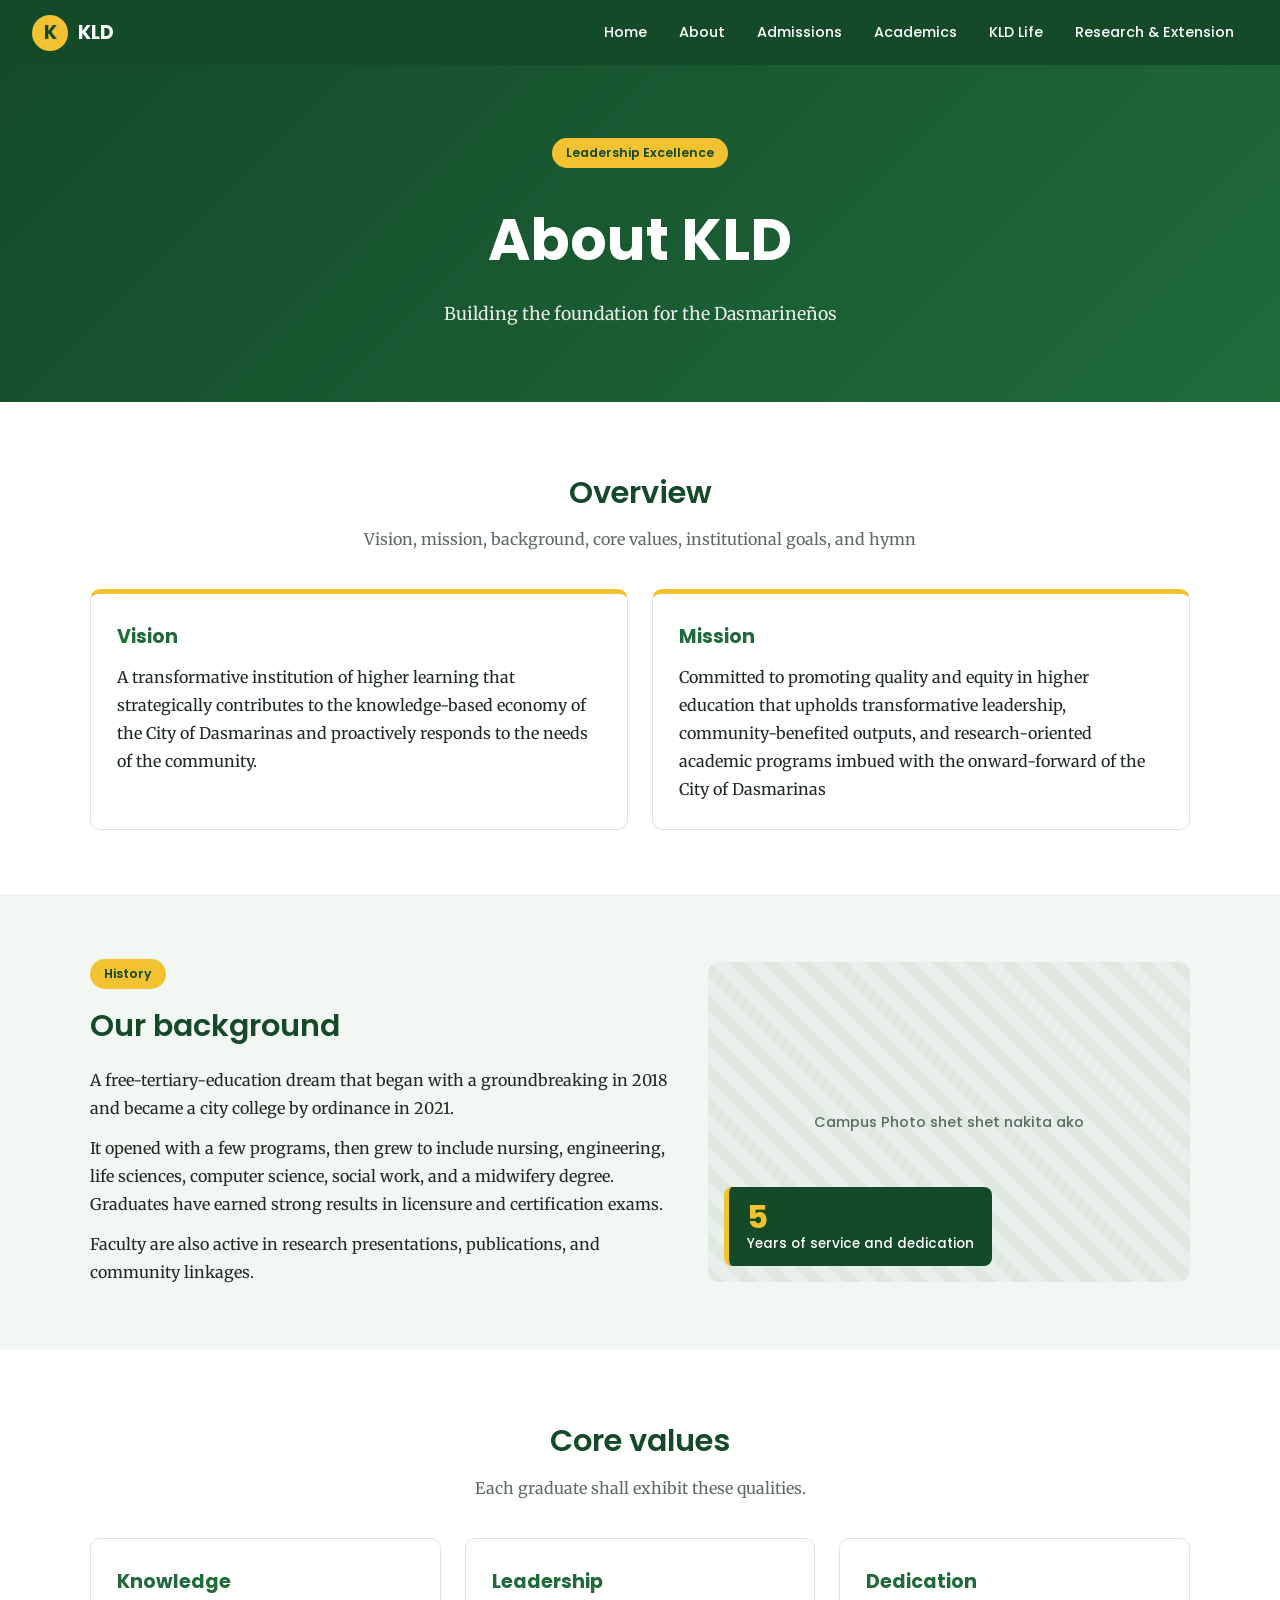
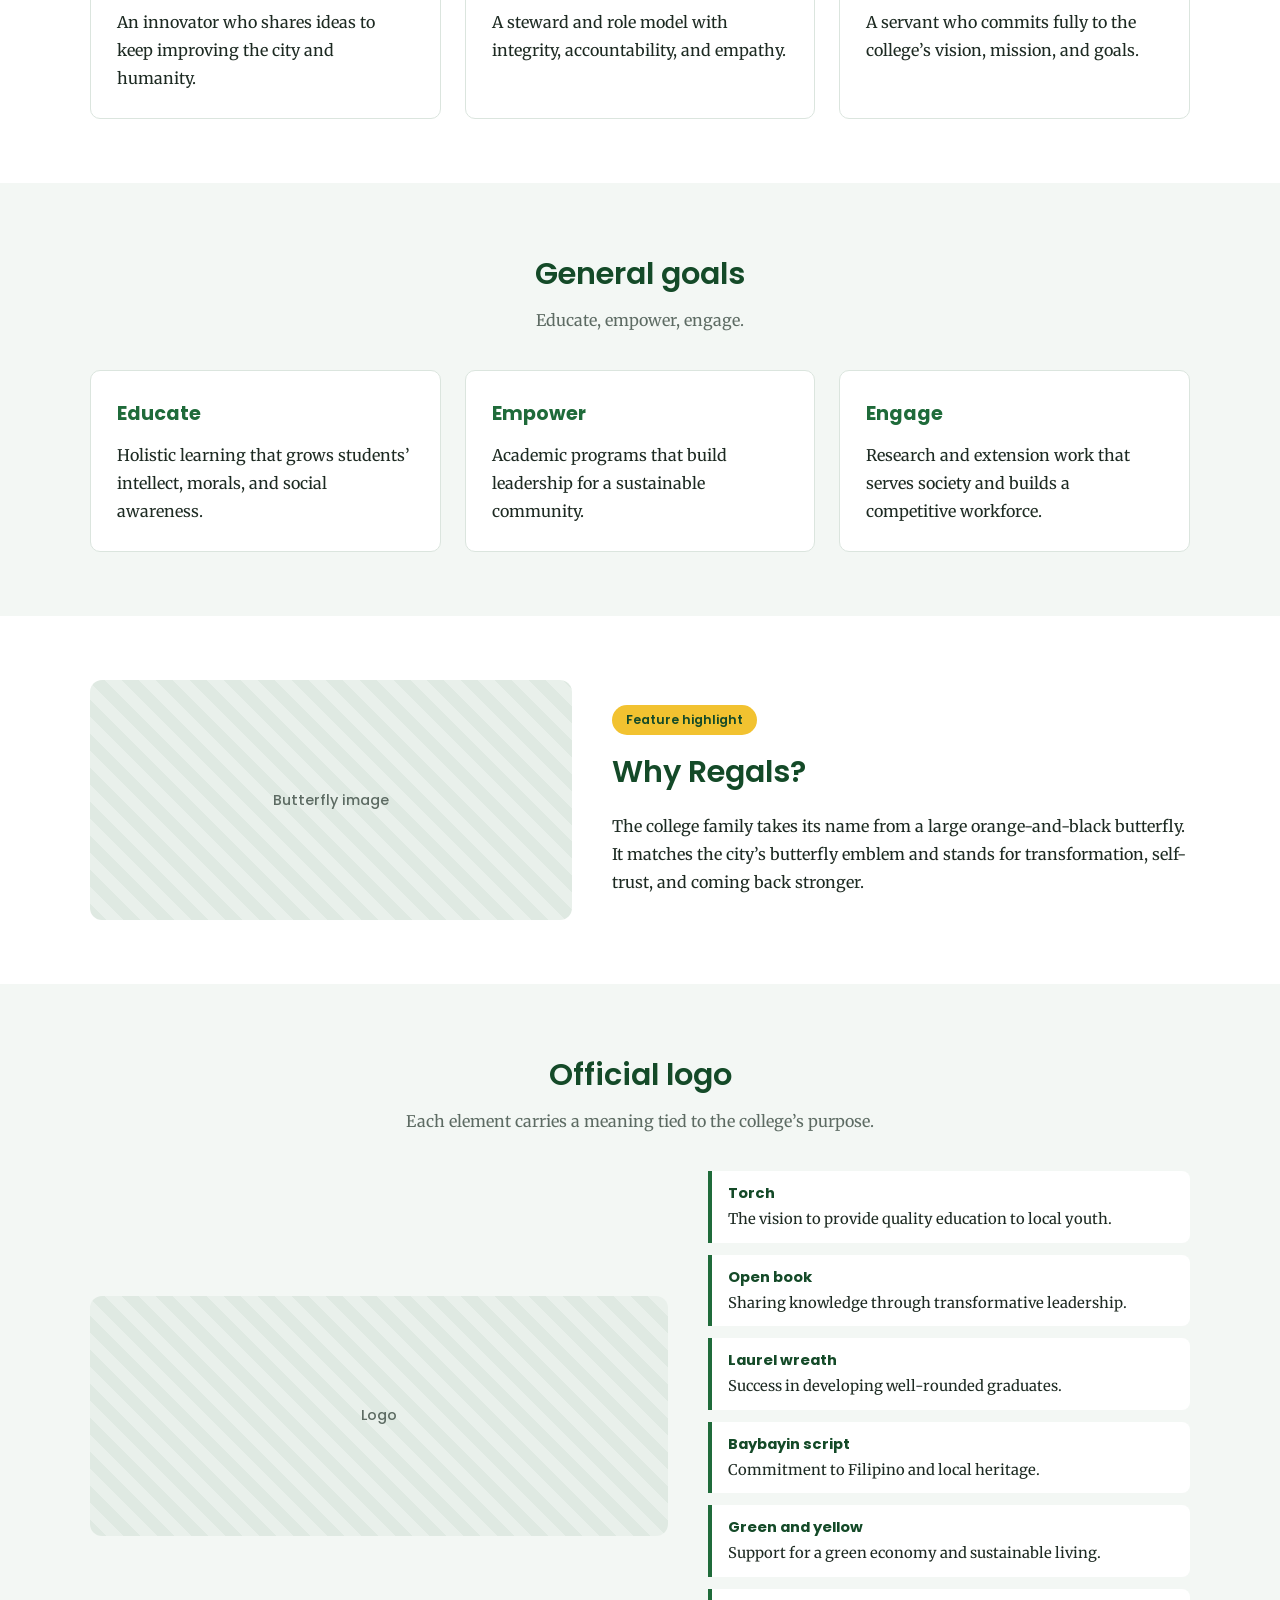
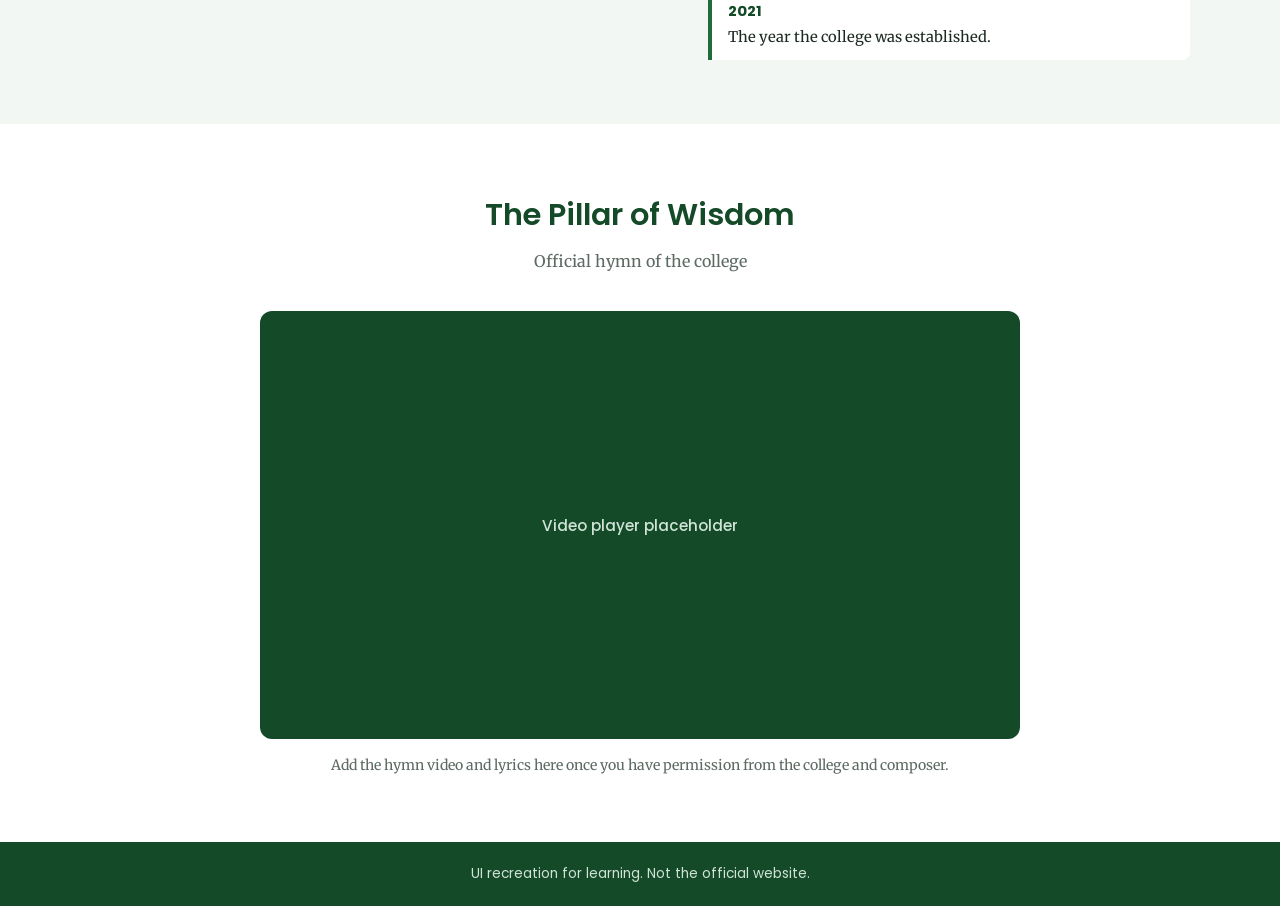
==== index.html @ e8e8d89f "amazing" ====
<!DOCTYPE html>
<html lang="en">
<head>
  <meta charset="UTF-8">
  <meta name="viewport" content="width=device-width, initial-scale=1">
  <title>About KLD – Profile (UI recreation)</title>
  <link rel="preconnect" href="https://fonts.googleapis.com">
  <link rel="preconnect" href="https://fonts.gstatic.com" crossorigin>
  <link href="https://fonts.googleapis.com/css2?family=Poppins:wght@400;500;600;700&family=Merriweather:wght@400;700&display=swap" rel="stylesheet">
  <link rel="stylesheet" href="index.css">
</head>
<body>
  <!-- Header and navigation -->
  <header class="topbar">
    <a class="logo" href="#"><span class="logo-mark" aria-hidden="true">K</span><span>KLD</span></a>
    <button class="menu-btn" type="button" aria-expanded="false" aria-controls="nav" onclick="const n=document.getElementById('nav');const o=n.classList.toggle('open');this.setAttribute('aria-expanded',o)">Menu</button>
    <nav id="nav" aria-label="Main">
      <ul>
        <li><a href="#">Home</a></li>
        <li class="has-sub"><a href="#">About</a>
          <ul class="sub">
            <li><a href="#">KLD Profile</a></li>
            <li><a href="#">Organizational Structure</a></li>
            <li><a href="#">Administrators</a></li>
            <li><a href="#">Board of Trustees</a></li>
            <li><a href="#">Institutional Achievements</a></li>
            <li><a href="#">Reach Us</a></li>
          </ul>
        </li>
        <li class="has-sub"><a href="#">Admissions</a>
          <ul class="sub">
            <li><a href="#">Admission Policies</a></li>
            <li><a href="#">Admission Guide</a></li>
            <li><a href="#">Admission Portal</a></li>
          </ul>
        </li>
        <li class="has-sub"><a href="#">Academics</a>
          <ul class="sub">
            <li><a href="#">Degree Programs</a></li>
            <li><a href="#">Institutes</a></li>
          </ul>
        </li>
        <li class="has-sub"><a href="#">KLD Life</a>
          <ul class="sub">
            <li><a href="#">News &amp; Events</a></li>
            <li><a href="#">College Learning Commons</a></li>
            <li><a href="#">Alumni</a></li>
            <li><a href="#">Facilities</a></li>
          </ul>
        </li>
        <li class="has-sub"><a href="#">Research &amp; Extension</a>
          <ul class="sub">
            <li><a href="#">Research</a></li>
            <li><a href="#">Extension</a></li>
          </ul>
        </li>
      </ul>
    </nav>
  </header>

<!-- Page Hero -->
  <section class="page-hero">
    <p class="badge">Leadership Excellence</p>
    <h1>About KLD</h1>
    <p class="lead">Building the foundation for the Dasmarineños</p>
  </section>

  <!-- Main content -->

  <main>
    <section class="section" aria-labelledby="overview">
      <div class="section-head">
        <h2 id="overview">Overview</h2>
        <p>Vision, mission, background, core values, institutional goals, and hymn</p>
      </div>
      <div class="two-col">
        <article class="card accent">
          <h3>Vision</h3>
          <p>A transformative institution of higher learning that strategically contributes to the knowledge-based economy of the City of Dasmarinas and proactively responds to the needs of the community.</p>
        </article>
        <article class="card accent">
          <h3>Mission</h3>
          <p>Committed to promoting quality and equity in higher education that upholds transformative leadership, community-benefited outputs, and research-oriented academic programs imbued with the onward-forward of the City of Dasmarinas</p>
        </article>
      </div>
    </section>

    <section class="section alt" aria-labelledby="background">
      <div class="split">
        <div>
          <p class="badge">History</p>
          <h2 id="background">Our background</h2>
          <p>A free-tertiary-education dream that began with a groundbreaking in 2018 and became a city college by ordinance in 2021.</p>
          <p>It opened with a few programs, then grew to include nursing, engineering, life sciences, computer science, social work, and a midwifery degree. Graduates have earned strong results in licensure and certification exams.</p>
          <p>Faculty are also active in research presentations, publications, and community linkages.</p>
        </div>
        <figure class="photo" role="img" aria-label="Campus photo placeholder">
          <span>Campus Photo shet shet nakita ako</span>
          <figcaption><strong class="count" data-to="5">0</strong><span>Years of service and dedication</span></figcaption>
        </figure>
      </div>
    </section>

    <section class="section" aria-labelledby="values">
      <div class="section-head">
        <h2 id="values">Core values</h2>
        <p>Each graduate shall exhibit these qualities.</p>
      </div>
      <div class="three-col">
        <article class="card"><h3>Knowledge</h3><p>An innovator who shares ideas to keep improving the city and humanity.</p></article>
        <article class="card"><h3>Leadership</h3><p>A steward and role model with integrity, accountability, and empathy.</p></article>
        <article class="card"><h3>Dedication</h3><p>A servant who commits fully to the college’s vision, mission, and goals.</p></article>
      </div>
    </section>

    <section class="section alt" aria-labelledby="goals">
      <div class="section-head">
        <h2 id="goals">General goals</h2>
        <p>Educate, empower, engage.</p>
      </div>
      <div class="three-col">
        <article class="card"><h3>Educate</h3><p>Holistic learning that grows students’ intellect, morals, and social awareness.</p></article>
        <article class="card"><h3>Empower</h3><p>Academic programs that build leadership for a sustainable community.</p></article>
        <article class="card"><h3>Engage</h3><p>Research and extension work that serves society and builds a competitive workforce.</p></article>
      </div>
    </section>

    <section class="section" aria-labelledby="regals">
      <div class="split reverse">
        <figure class="photo small" role="img" aria-label="Butterfly illustration placeholder"><span>Butterfly image</span></figure>
        <div>
          <p class="badge">Feature highlight</p>
          <h2 id="regals">Why Regals?</h2>
          <p>The college family takes its name from a large orange-and-black butterfly. It matches the city’s butterfly emblem and stands for transformation, self-trust, and coming back stronger.</p>
        </div>
      </div>
    </section>

    <section class="section alt" aria-labelledby="logo">
      <div class="section-head">
        <h2 id="logo">Official logo</h2>
        <p>Each element carries a meaning tied to the college’s purpose.</p>
      </div>
      <div class="split">
        <figure class="photo small" role="img" aria-label="Logo placeholder"><span>Logo</span></figure>
        <ul class="symbols">
          <li><strong>Torch</strong> The vision to provide quality education to local youth.</li>
          <li><strong>Open book</strong> Sharing knowledge through transformative leadership.</li>
          <li><strong>Laurel wreath</strong> Success in developing well-rounded graduates.</li>
          <li><strong>Baybayin script</strong> Commitment to Filipino and local heritage.</li>
          <li><strong>Green and yellow</strong> Support for a green economy and sustainable living.</li>
          <li><strong>2021</strong> The year the college was established.</li>
        </ul>
      </div>
    </section>

    <section class="section" aria-labelledby="hymn">
      <div class="section-head">
        <h2 id="hymn">The Pillar of Wisdom</h2>
        <p>Official hymn of the college</p>
      </div>
      <div class="video" role="img" aria-label="Hymn video placeholder"><span>Video player placeholder</span></div>
      <p class="note">Add the hymn video and lyrics here once you have permission from the college and composer.</p>
    </section>
  </main>

  <footer class="footer"><p>UI recreation for learning. Not the official website.</p></footer>

  <script>
    document.querySelectorAll('.count').forEach(function (el) {
      var to = +el.dataset.to, n = 0;
      if (matchMedia('(prefers-reduced-motion: reduce)').matches) { el.textContent = to; return; }
      var t = setInterval(function () { el.textContent = ++n; if (n >= to) clearInterval(t); }, 180);
    });
  </script>
</body>
</html>
---- index.css ----
:root {
  --green: #1f6b3a;
  --green-dark: #144a28;
  --yellow: #f2c230;
  --ink: #1d2a22;
  --muted: #5d6b63;
  --bg: #ffffff;
  --alt: #f3f7f4;
  --line: #dbe5de;
  --head: "Poppins", system-ui, sans-serif;
  --body: "Merriweather", Georgia, serif;
}
*, *::before, *::after { box-sizing: border-box; }
body { margin: 0; color: var(--ink); background: var(--bg); font: 400 1rem/1.75 var(--body); }
h1, h2, h3, .badge, nav, .count { font-family: var(--head); }
h1, h2, h3, p { margin: 0; }
p + p { margin-top: 12px; }
a { color: inherit; }
:focus-visible { outline: 3px solid var(--yellow); outline-offset: 2px; }

/* Top bar */
.topbar { position: sticky; top: 0; z-index: 10; display: flex; align-items: center; justify-content: space-between; gap: 16px; padding: 0 32px; background: var(--green-dark); color: #fff; }
.logo { display: flex; align-items: center; gap: 10px; font: 700 1.2rem var(--head); text-decoration: none; padding: 12px 0; }
.logo-mark { display: grid; place-items: center; width: 36px; height: 36px; border-radius: 50%; background: var(--yellow); color: var(--green-dark); }
nav ul { list-style: none; margin: 0; padding: 0; }
nav > ul { display: flex; gap: 4px; }
nav a { display: block; padding: 20px 14px; text-decoration: none; font-size: 0.9rem; font-weight: 500; }
nav > ul > li > a:hover, nav li:focus-within > a { background: var(--green); }
.has-sub { position: relative; }
.sub { display: none; position: absolute; left: 0; top: 100%; min-width: 250px; background: #fff; color: var(--ink); border-top: 3px solid var(--yellow); box-shadow: 0 10px 24px rgba(0, 0, 0, 0.15); }
.sub a { padding: 11px 16px; border-bottom: 1px solid var(--line); }
.sub a:hover { background: var(--alt); color: var(--green); }
.has-sub:hover .sub, .has-sub:focus-within .sub { display: block; }
.menu-btn { display: none; font: 600 0.9rem var(--head); background: var(--yellow); color: var(--green-dark); border: 0; border-radius: 6px; padding: 8px 14px; cursor: pointer; }

/* Page hero */
.page-hero { background: linear-gradient(135deg, var(--green-dark), var(--green)); color: #fff; text-align: center; padding: 72px 24px; }
.page-hero h1 { font-size: clamp(2.2rem, 6vw, 3.6rem); font-weight: 700; margin: 12px 0 8px; }
.lead { font-size: 1.1rem; opacity: 0.9; }
.badge { display: inline-block; font-size: 0.78rem; font-weight: 600; background: var(--yellow); color: var(--green-dark); padding: 4px 14px; border-radius: 99px; margin-bottom: 10px; }

/* Sections */
.section { padding: 64px max(24px, calc((100% - 1100px) / 2)); }
.section.alt { background: var(--alt); }
.section-head { text-align: center; margin-bottom: 36px; }
.section h2 { font-size: 1.9rem; font-weight: 600; color: var(--green-dark); }
.section-head p { color: var(--muted); margin-top: 6px; }
.two-col, .three-col { display: grid; gap: 24px; }
.two-col { grid-template-columns: repeat(2, 1fr); }
.three-col { grid-template-columns: repeat(3, 1fr); }
.card { background: #fff; border: 1px solid var(--line); border-radius: 10px; padding: 26px; }
.card h3 { font-size: 1.2rem; color: var(--green); margin-bottom: 10px; }
.card.accent { border-top: 5px solid var(--yellow); }

.split { display: grid; grid-template-columns: 1.2fr 1fr; gap: 40px; align-items: center; }
.split.reverse { grid-template-columns: 1fr 1.2fr; }
.split h2 { margin-bottom: 14px; }

.photo { margin: 0; position: relative; min-height: 320px; border-radius: 12px; background: repeating-linear-gradient(45deg, #dfe9e2, #dfe9e2 12px, #e9f0eb 12px, #e9f0eb 24px); display: grid; place-items: center; color: var(--muted); font: 500 0.9rem var(--head); overflow: hidden; }
.photo.small { min-height: 240px; }
.photo figcaption { position: absolute; left: 16px; bottom: 16px; background: var(--green-dark); color: #fff; padding: 12px 18px; border-radius: 8px; border-left: 5px solid var(--yellow); font: 500 0.85rem var(--head); }
.count { display: block; font-size: 2rem; font-weight: 700; color: var(--yellow); line-height: 1.1; }

.symbols { list-style: none; margin: 0; padding: 0; display: grid; gap: 12px; }
.symbols li { background: #fff; border-left: 4px solid var(--green); padding: 10px 16px; border-radius: 0 8px 8px 0; font-size: 0.92rem; }
.symbols strong { display: block; font-family: var(--head); color: var(--green-dark); }

.video { max-width: 760px; margin: 0 auto; aspect-ratio: 16 / 9; background: var(--green-dark); border-radius: 12px; display: grid; place-items: center; color: #cfe3d6; font: 500 0.95rem var(--head); }
.note { text-align: center; color: var(--muted); font-size: 0.88rem; margin-top: 14px; }

.footer { background: var(--green-dark); color: #cfe3d6; text-align: center; padding: 22px; font: 400 0.85rem var(--head); }

/* Responsive */
@media (max-width: 900px) {
  .topbar { flex-wrap: wrap; padding: 0 20px; }
  .menu-btn { display: block; }
  nav { display: none; width: 100%; }
  nav.open { display: block; padding-bottom: 12px; }
  nav > ul { flex-direction: column; }
  nav a { padding: 12px 8px; }
  .sub { display: block; position: static; box-shadow: none; background: transparent; color: #cfe3d6; border: 0; padding-left: 14px; }
  .sub a { border: 0; padding: 8px; }
  .sub a:hover { background: transparent; color: var(--yellow); }
  .two-col, .three-col, .split, .split.reverse { grid-template-columns: 1fr; }
  .section { padding-top: 48px; padding-bottom: 48px; }
}
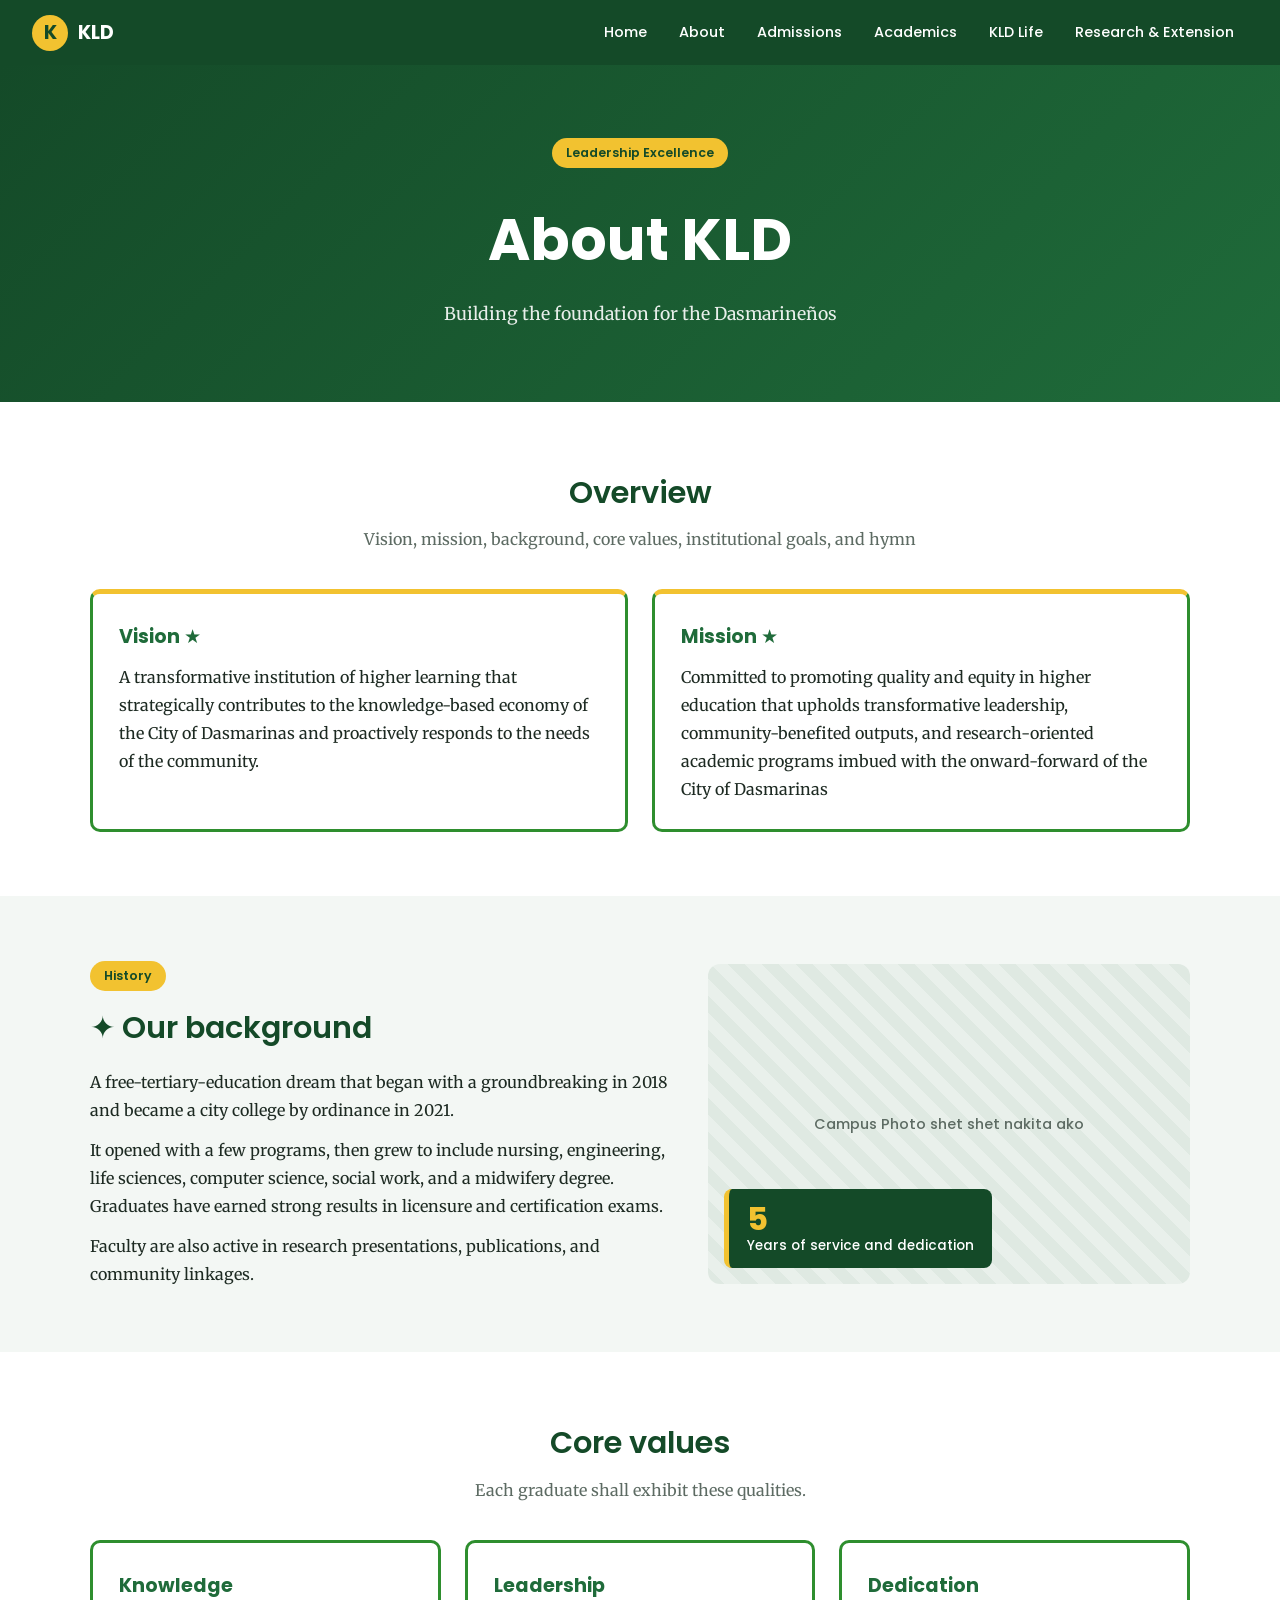
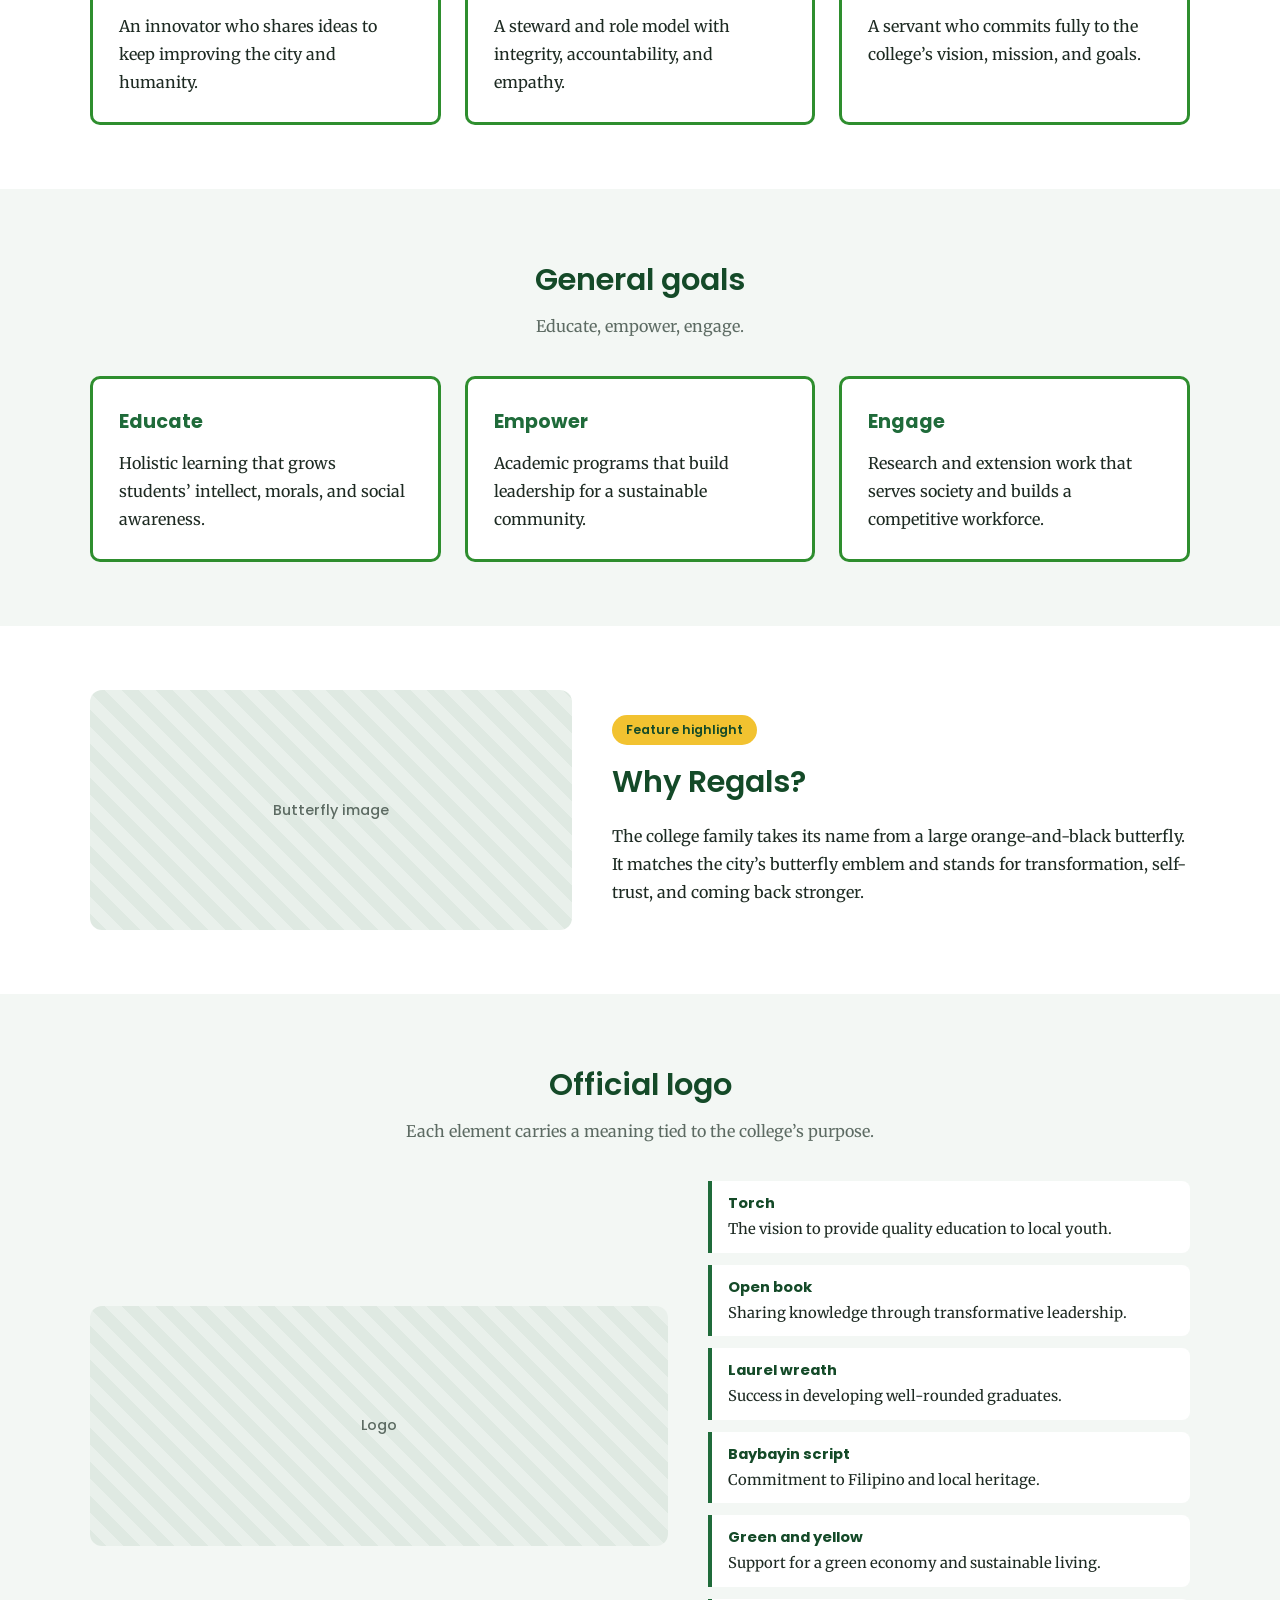
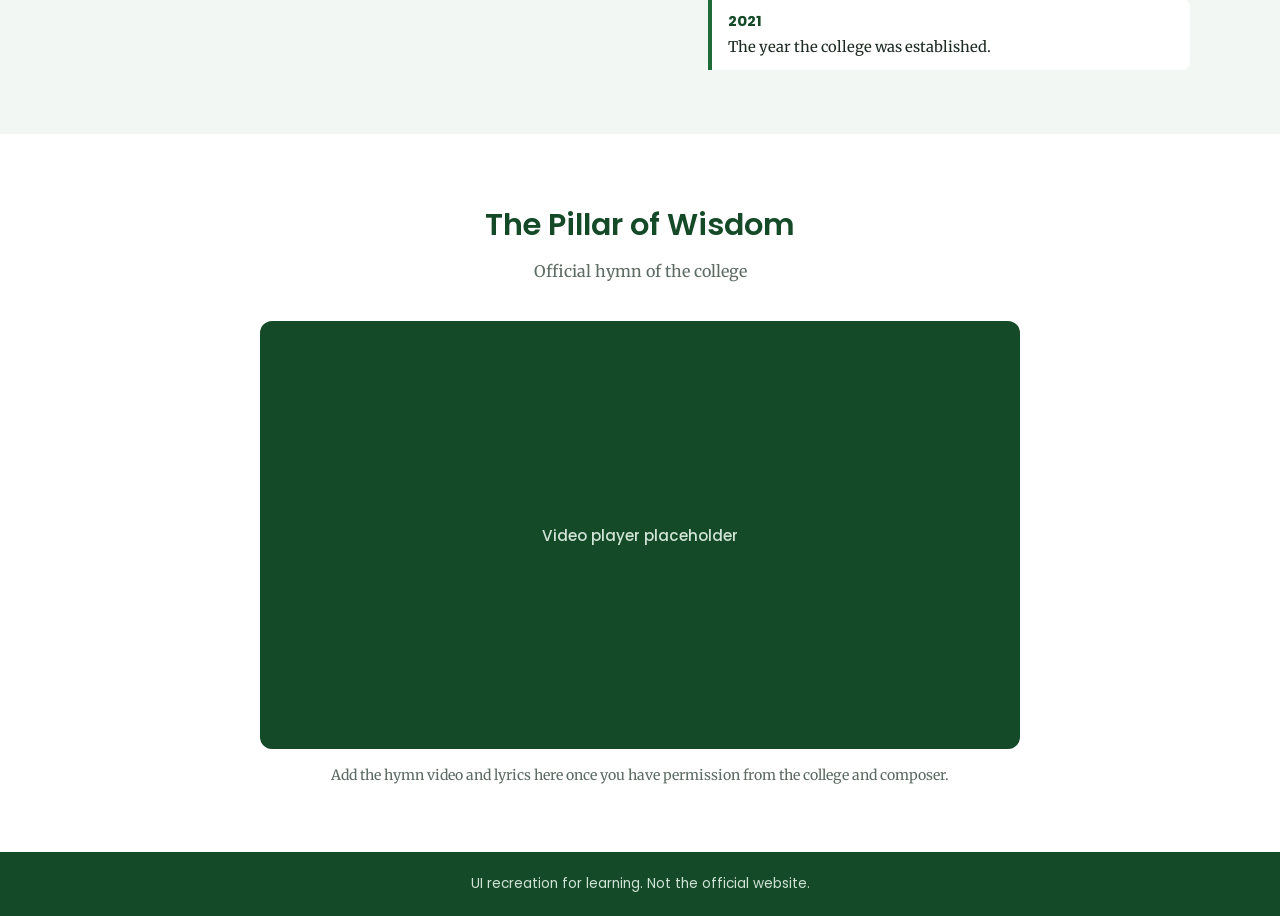
==== commit e391f600: "10/26/2026" ====
--- a/index.html
+++ b/index.html
@@ -75,11 +75,11 @@
       </div>
       <div class="two-col">
         <article class="card accent">
-          <h3>Vision</h3>
+          <h3>Vision ★</h3>
           <p>A transformative institution of higher learning that strategically contributes to the knowledge-based economy of the City of Dasmarinas and proactively responds to the needs of the community.</p>
         </article>
         <article class="card accent">
-          <h3>Mission</h3>
+          <h3>Mission ★</h3>
           <p>Committed to promoting quality and equity in higher education that upholds transformative leadership, community-benefited outputs, and research-oriented academic programs imbued with the onward-forward of the City of Dasmarinas</p>
         </article>
       </div>
@@ -89,14 +89,14 @@
       <div class="split">
         <div>
           <p class="badge">History</p>
-          <h2 id="background">Our background</h2>
+          <h2 id="background">✦ Our background</h2>
           <p>A free-tertiary-education dream that began with a groundbreaking in 2018 and became a city college by ordinance in 2021.</p>
           <p>It opened with a few programs, then grew to include nursing, engineering, life sciences, computer science, social work, and a midwifery degree. Graduates have earned strong results in licensure and certification exams.</p>
           <p>Faculty are also active in research presentations, publications, and community linkages.</p>
         </div>
         <figure class="photo" role="img" aria-label="Campus photo placeholder">
           <span>Campus Photo shet shet nakita ako</span>
-          <figcaption><strong class="count" data-to="5">0</strong><span>Years of service and dedication</span></figcaption>
+          <figcaption><strong class="count" data-to="5">5</strong><span>Years of service and dedication</span></figcaption>
         </figure>
       </div>
     </section>
--- a/index.css
+++ b/index.css
@@ -42,13 +42,13 @@
 /* Sections */
 .section { padding: 64px max(24px, calc((100% - 1100px) / 2)); }
 .section.alt { background: var(--alt); }
-.section-head { text-align: center; margin-bottom: 36px; }
+.section-head { text-align: center; margin-bottom: 36px; border: 2px; }
 .section h2 { font-size: 1.9rem; font-weight: 600; color: var(--green-dark); }
 .section-head p { color: var(--muted); margin-top: 6px; }
 .two-col, .three-col { display: grid; gap: 24px; }
 .two-col { grid-template-columns: repeat(2, 1fr); }
 .three-col { grid-template-columns: repeat(3, 1fr); }
-.card { background: #fff; border: 1px solid var(--line); border-radius: 10px; padding: 26px; }
+.card { background: #ffffff; border: 3px solid var(--line); border-radius: 10px; padding: 26px; border-color:rgba(28, 132, 28, 0.918) }
 .card h3 { font-size: 1.2rem; color: var(--green); margin-bottom: 10px; }
 .card.accent { border-top: 5px solid var(--yellow); }
 
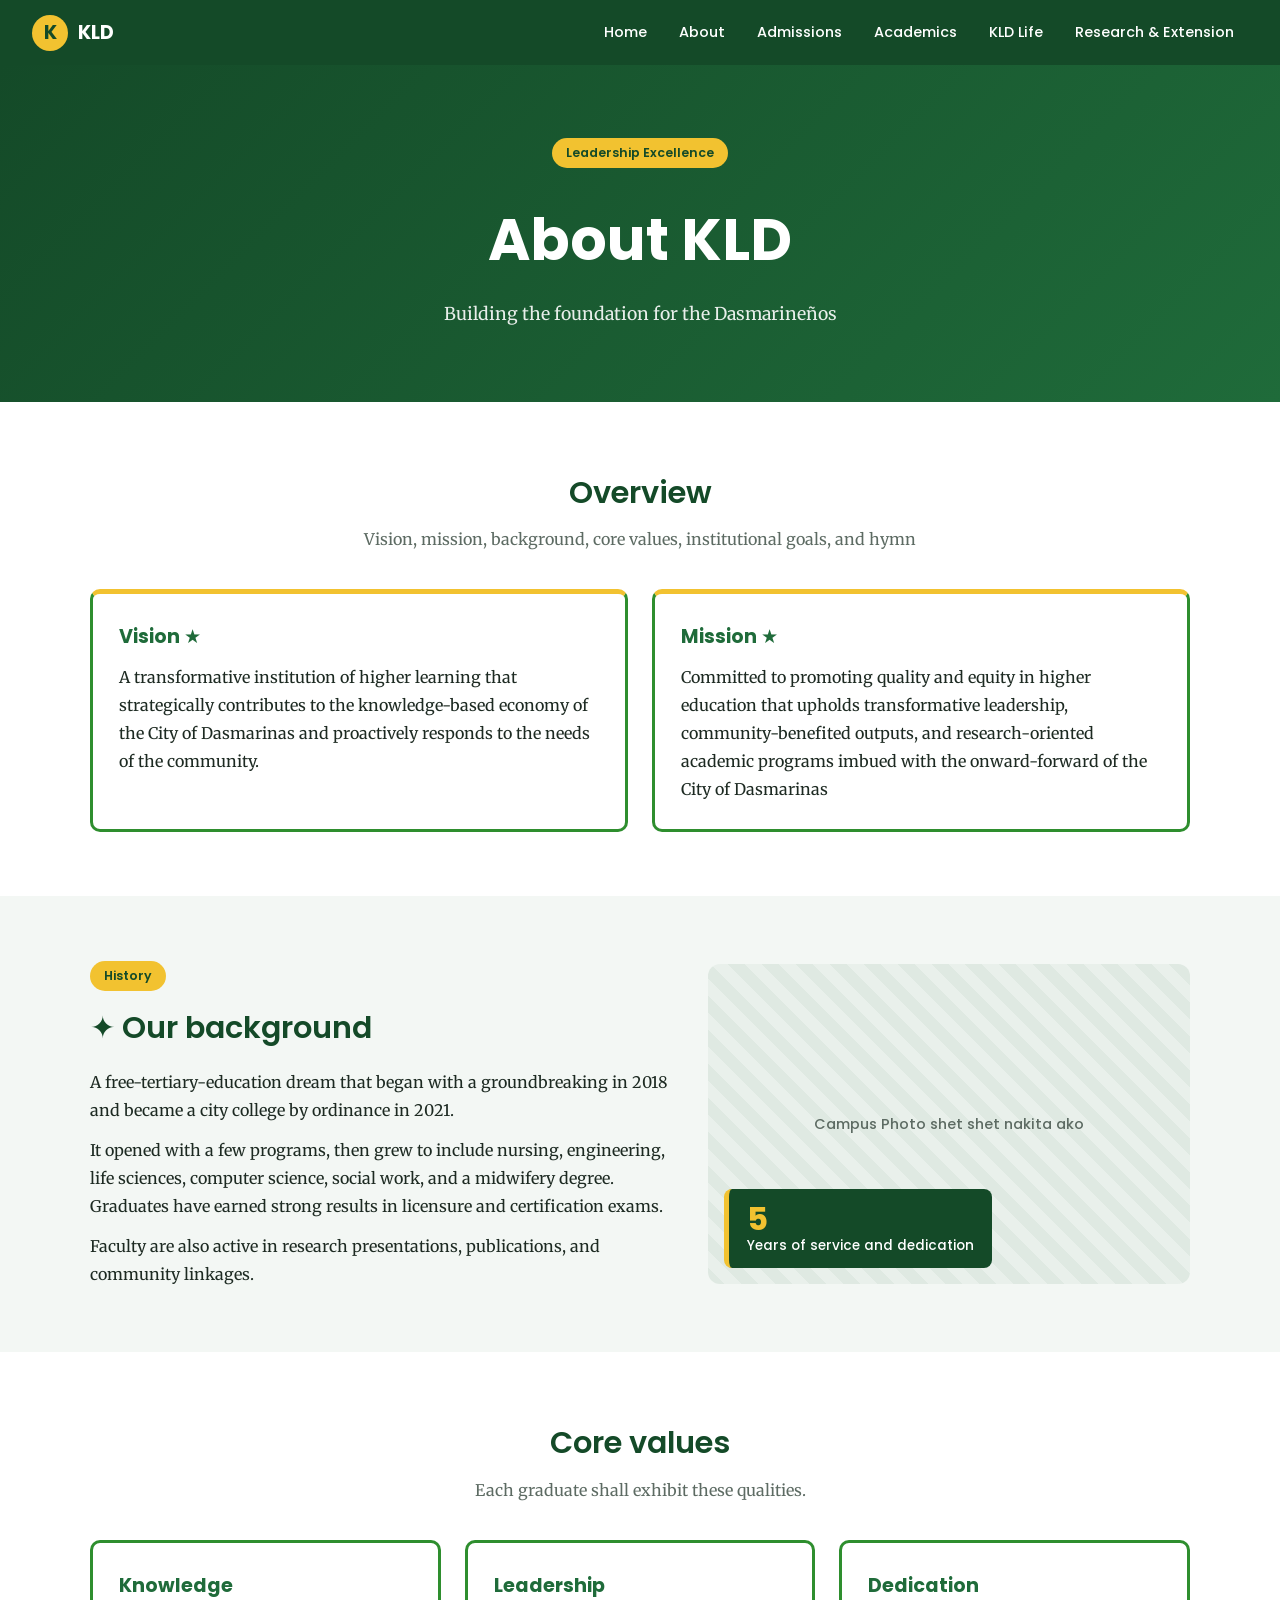
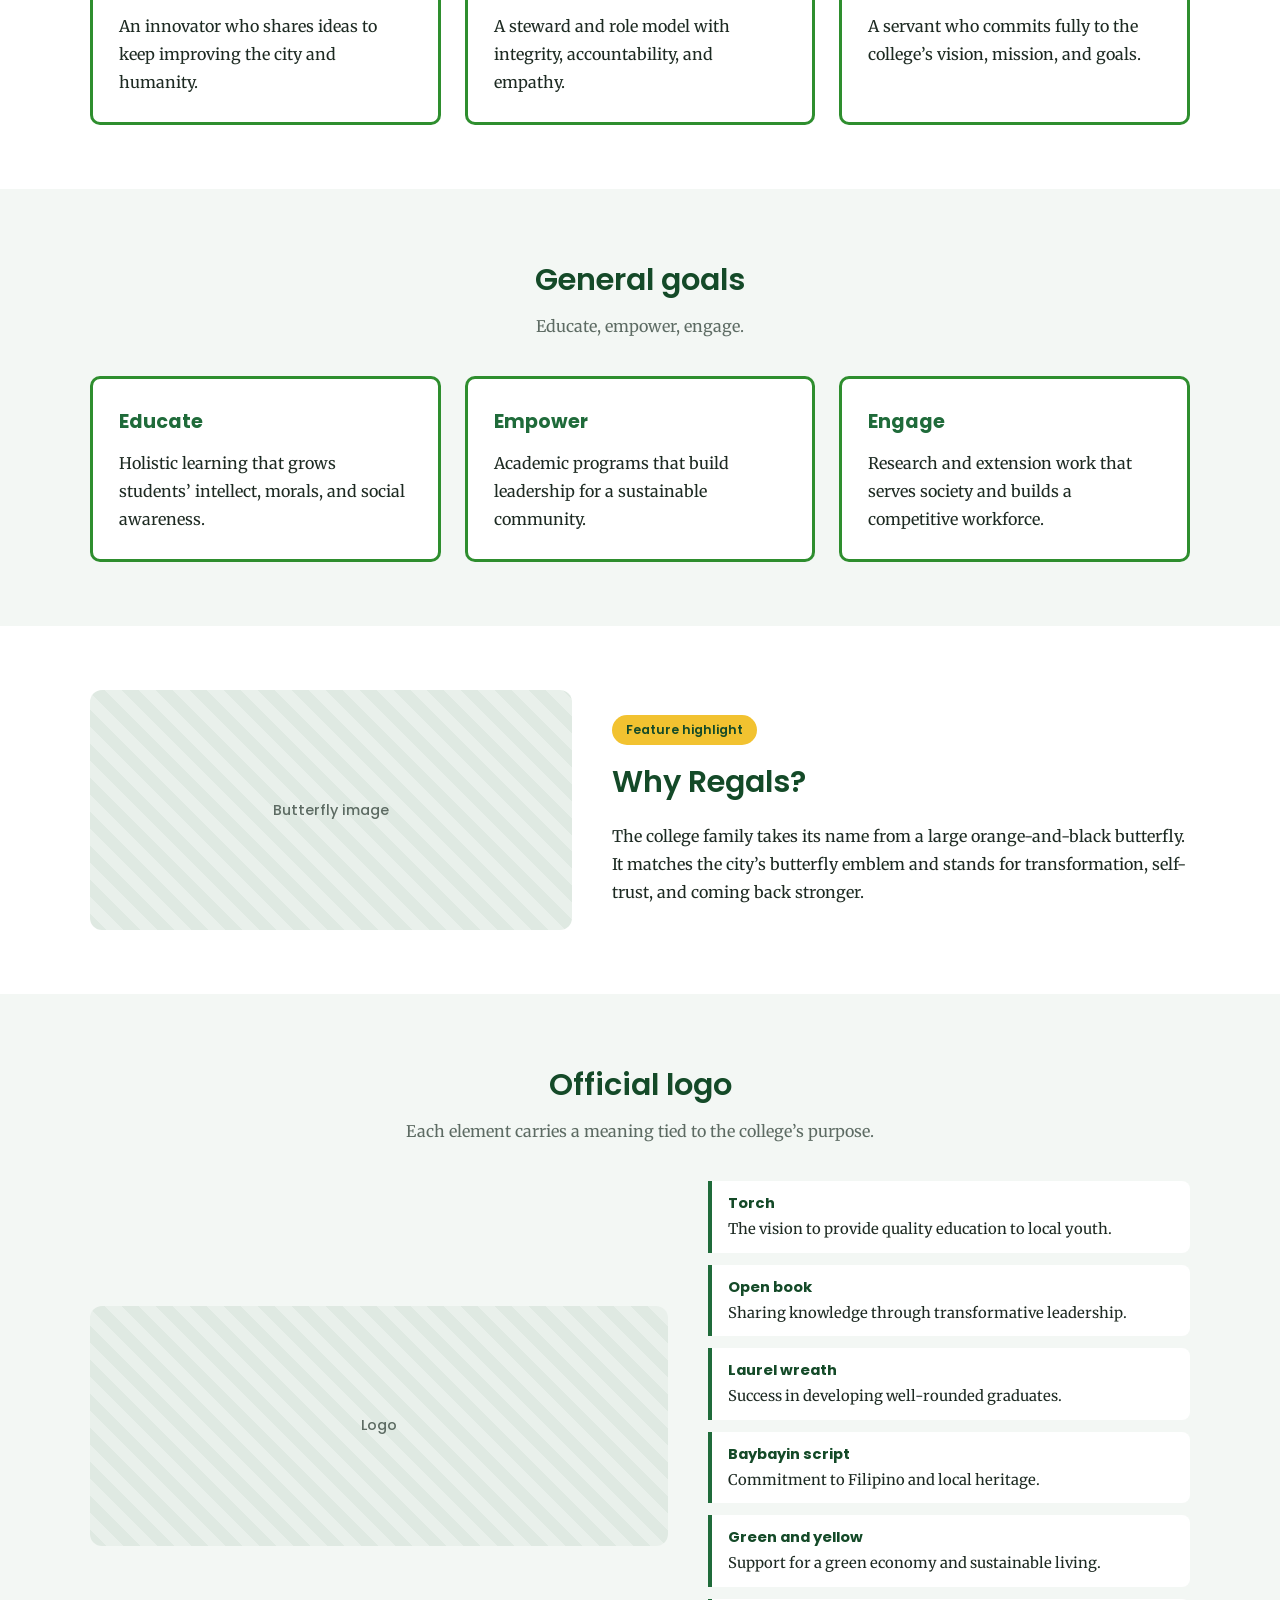
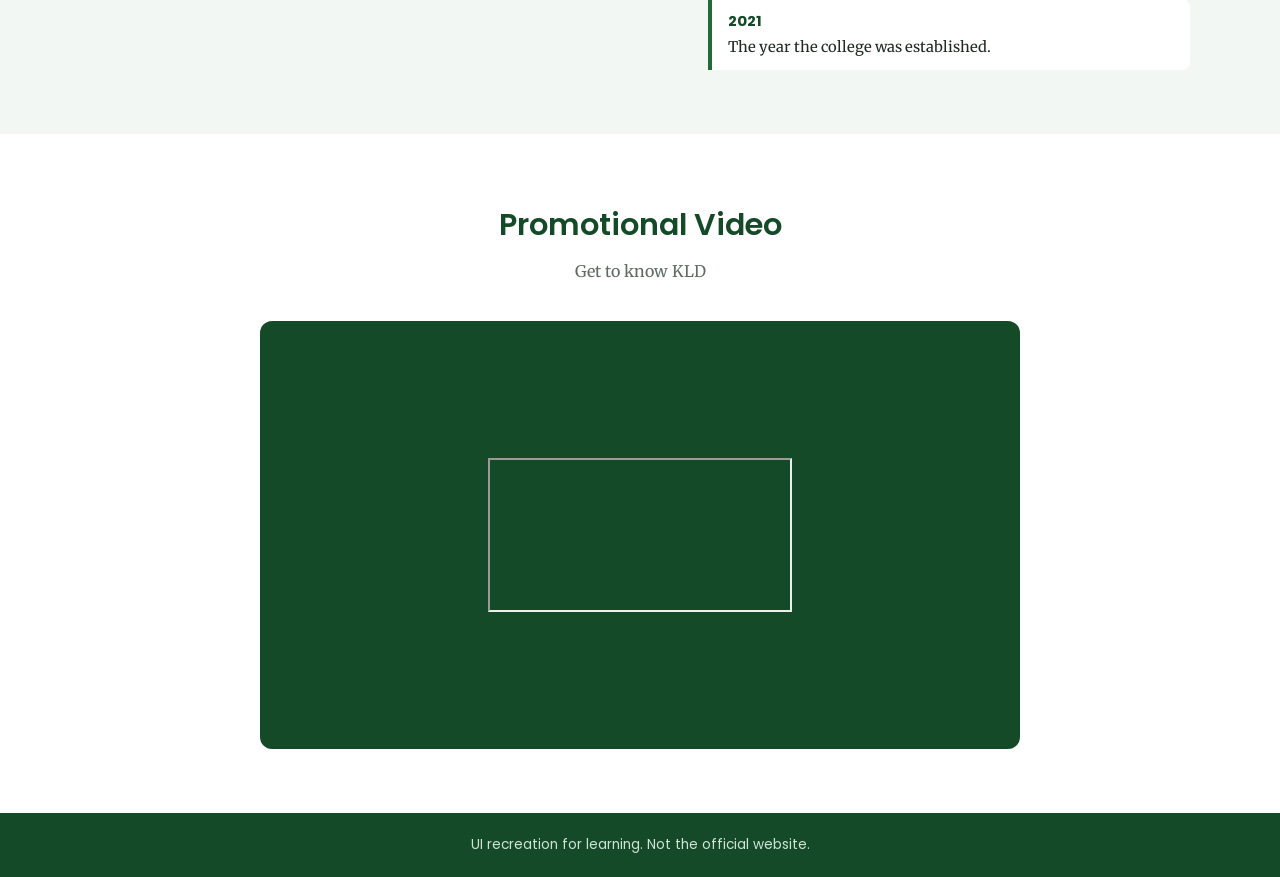
==== commit e1bf2df6: "youtube" ====
--- a/index.html
+++ b/index.html
@@ -19,7 +19,7 @@
         <li><a href="#">Home</a></li>
         <li class="has-sub"><a href="#">About</a>
           <ul class="sub">
-            <li><a href="#">KLD Profile</a></li>
+            <li><a href="profile.html">KLD Profile</a></li>
             <li><a href="#">Organizational Structure</a></li>
             <li><a href="#">Administrators</a></li>
             <li><a href="#">Board of Trustees</a></li>
@@ -154,13 +154,20 @@
       </div>
     </section>
 
-    <section class="section" aria-labelledby="hymn">
+        <section class="section" aria-labelledby="promo">
       <div class="section-head">
-        <h2 id="hymn">The Pillar of Wisdom</h2>
-        <p>Official hymn of the college</p>
+        <h2 id="promo">Promotional Video</h2>
+        <p>Get to know KLD</p>
       </div>
-      <div class="video" role="img" aria-label="Hymn video placeholder"><span>Video player placeholder</span></div>
-      <p class="note">Add the hymn video and lyrics here once you have permission from the college and composer.</p>
+      <div class="video">
+        <iframe
+          src="https://www.youtube.com/embed/8YWAPHLN2k4"
+          title="KLD Promotional Video"
+          loading="lazy"
+          allow="accelerometer; autoplay; clipboard-write; encrypted-media; gyroscope; picture-in-picture; web-share"
+          referrerpolicy="strict-origin-when-cross-origin"
+          allowfullscreen></iframe>
+      </div>
     </section>
   </main>
 
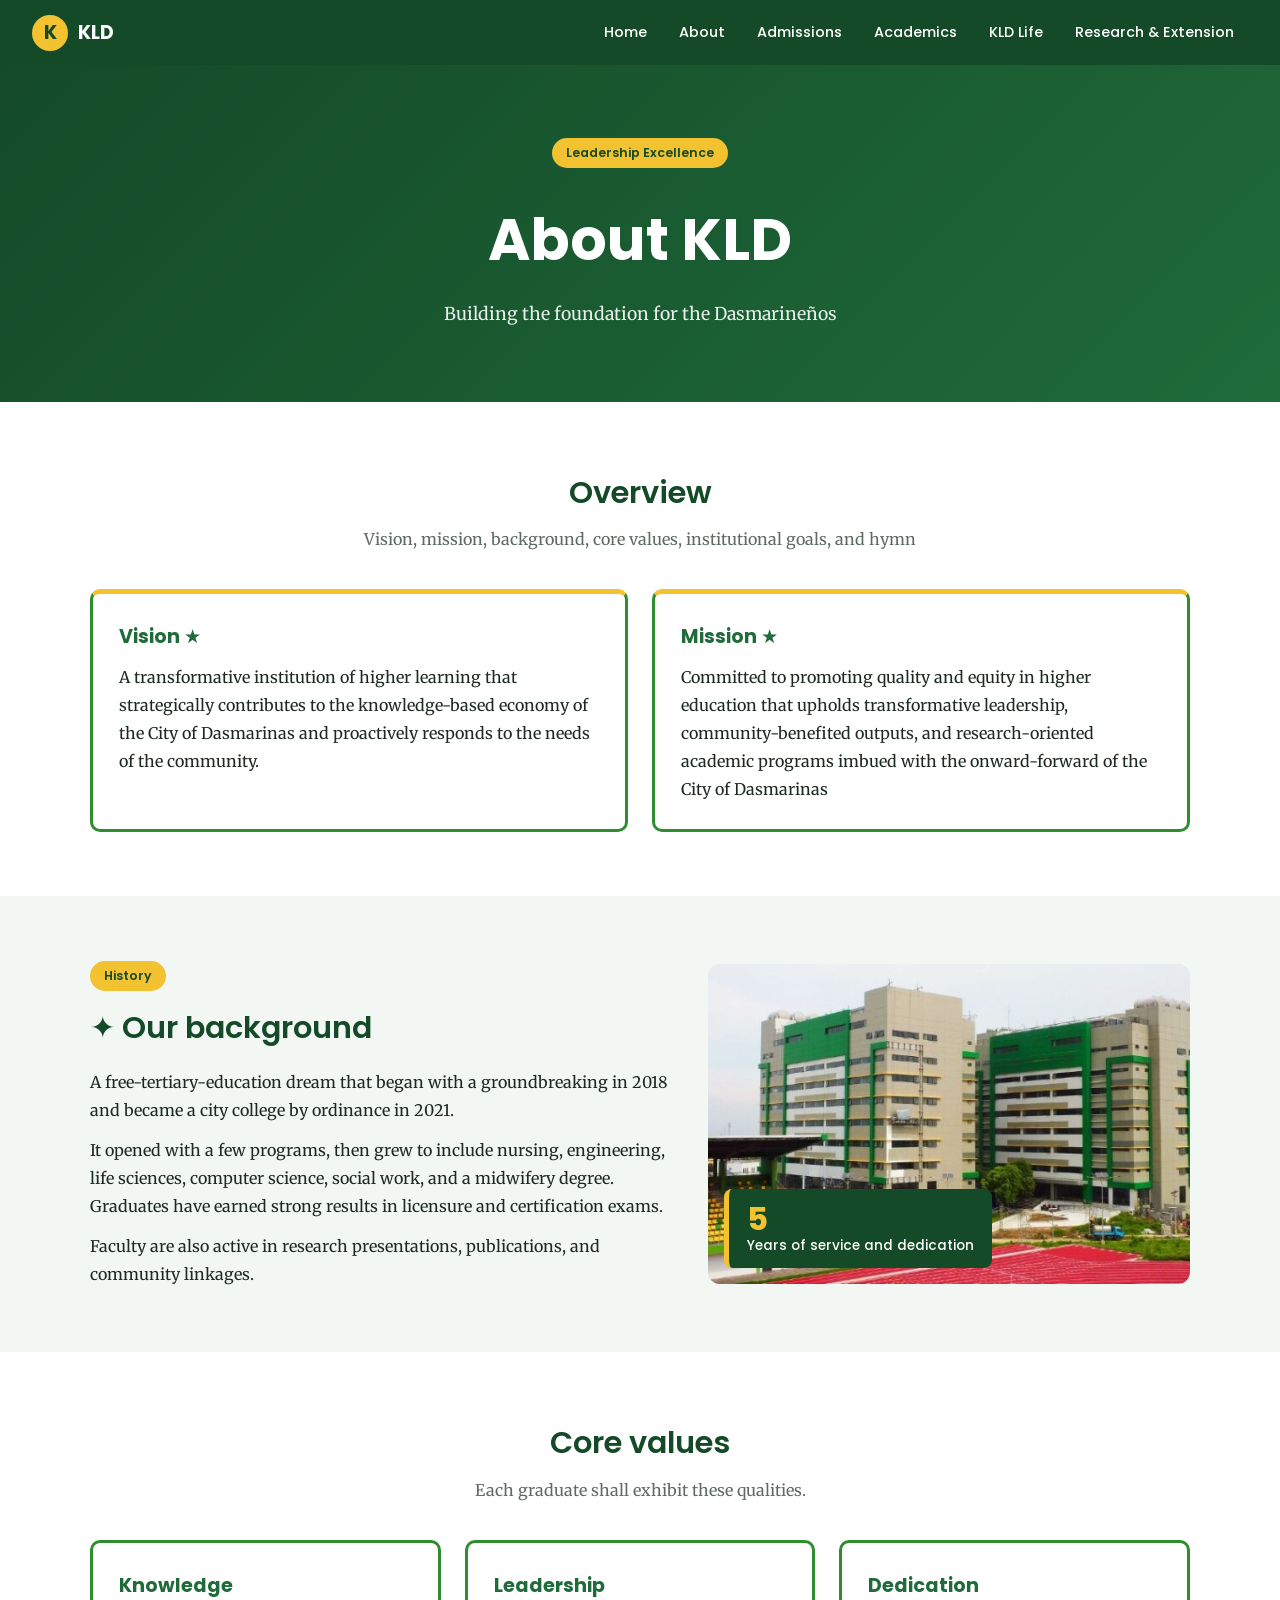
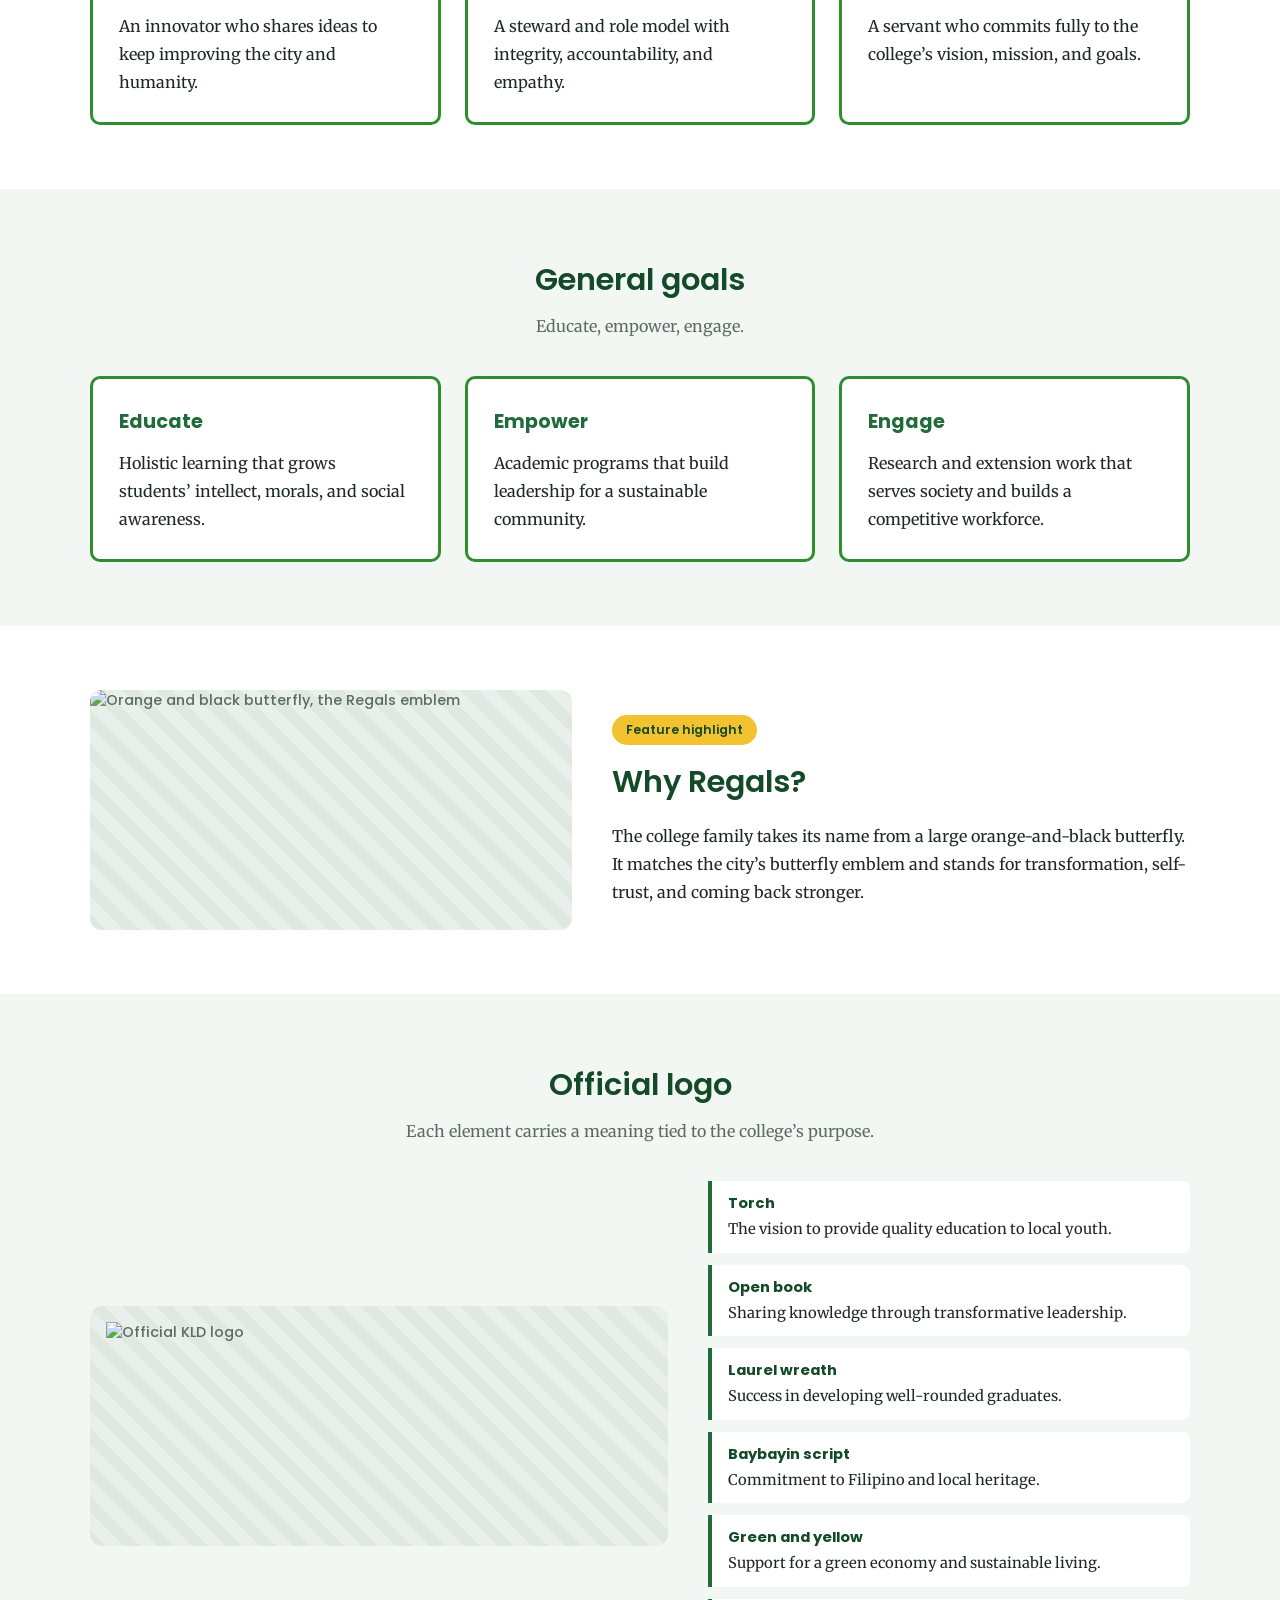
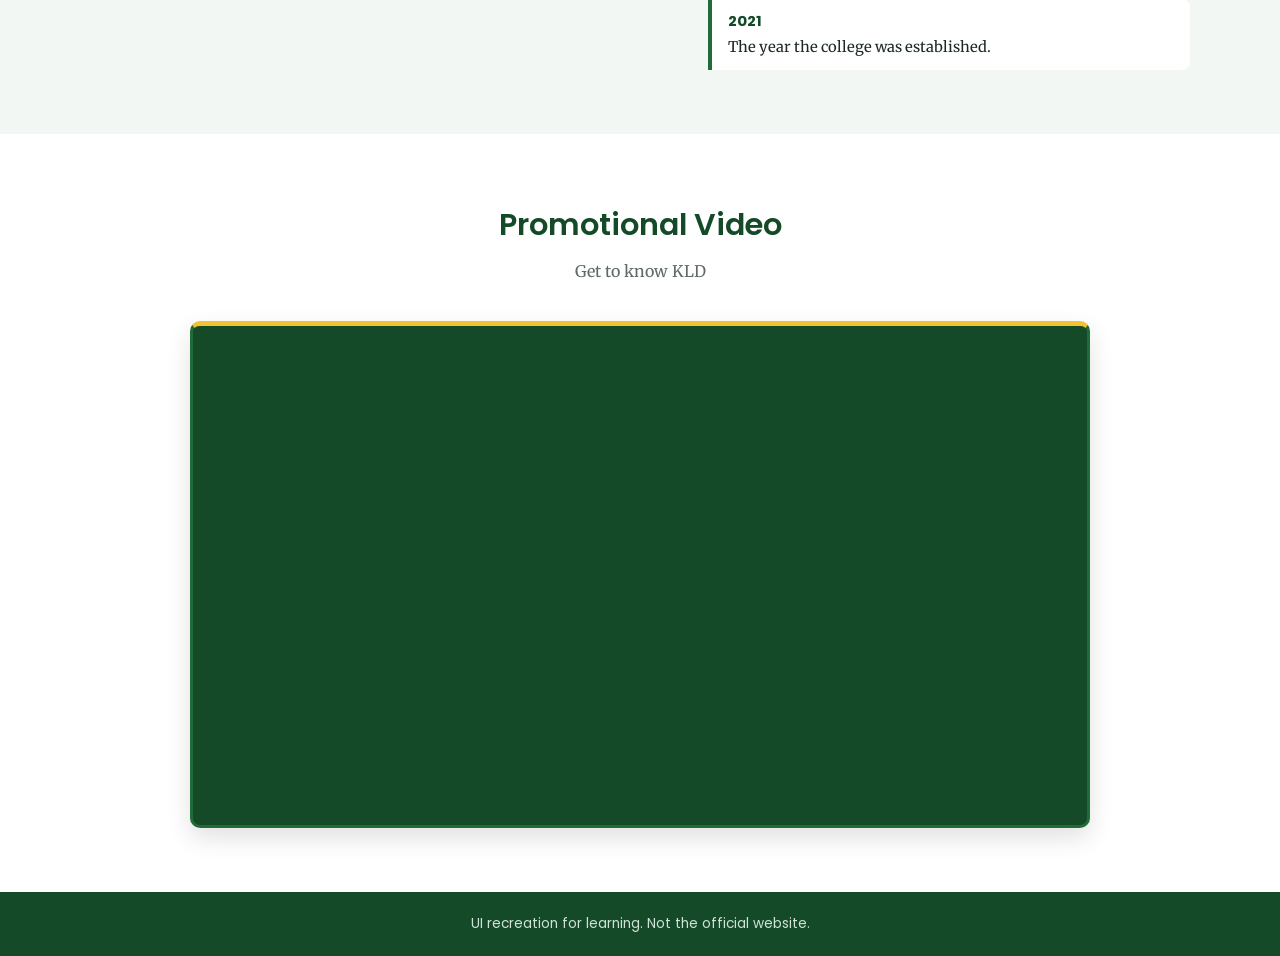
==== commit 476a736b: "fix" ====
--- a/index.html
+++ b/index.html
@@ -58,7 +58,7 @@
     </nav>
   </header>
 
-<!-- Page Hero -->
+  <!-- Page Hero -->
   <section class="page-hero">
     <p class="badge">Leadership Excellence</p>
     <h1>About KLD</h1>
@@ -66,7 +66,6 @@
   </section>
 
   <!-- Main content -->
-
   <main>
     <section class="section" aria-labelledby="overview">
       <div class="section-head">
@@ -94,8 +93,8 @@
           <p>It opened with a few programs, then grew to include nursing, engineering, life sciences, computer science, social work, and a midwifery degree. Graduates have earned strong results in licensure and certification exams.</p>
           <p>Faculty are also active in research presentations, publications, and community linkages.</p>
         </div>
-        <figure class="photo" role="img" aria-label="Campus photo placeholder">
-          <span>Campus Photo shet shet nakita ako</span>
+        <figure class="photo">
+          <img src="images/campus.jpg" alt="KLD campus">
           <figcaption><strong class="count" data-to="5">5</strong><span>Years of service and dedication</span></figcaption>
         </figure>
       </div>
@@ -127,7 +126,9 @@
 
     <section class="section" aria-labelledby="regals">
       <div class="split reverse">
-        <figure class="photo small" role="img" aria-label="Butterfly illustration placeholder"><span>Butterfly image</span></figure>
+        <figure class="photo small">
+          <img src="images/butterfly.png" alt="Orange and black butterfly, the Regals emblem">
+        </figure>
         <div>
           <p class="badge">Feature highlight</p>
           <h2 id="regals">Why Regals?</h2>
@@ -142,7 +143,9 @@
         <p>Each element carries a meaning tied to the college’s purpose.</p>
       </div>
       <div class="split">
-        <figure class="photo small" role="img" aria-label="Logo placeholder"><span>Logo</span></figure>
+        <figure class="photo small logo-fit">
+          <img src="images/logo.png" alt="Official KLD logo">
+        </figure>
         <ul class="symbols">
           <li><strong>Torch</strong> The vision to provide quality education to local youth.</li>
           <li><strong>Open book</strong> Sharing knowledge through transformative leadership.</li>
@@ -154,7 +157,7 @@
       </div>
     </section>
 
-        <section class="section" aria-labelledby="promo">
+    <section class="section" aria-labelledby="promo">
       <div class="section-head">
         <h2 id="promo">Promotional Video</h2>
         <p>Get to know KLD</p>
--- a/index.css
+++ b/index.css
@@ -10,77 +10,420 @@
   --head: "Poppins", system-ui, sans-serif;
   --body: "Merriweather", Georgia, serif;
 }
-*, *::before, *::after { box-sizing: border-box; }
-body { margin: 0; color: var(--ink); background: var(--bg); font: 400 1rem/1.75 var(--body); }
-h1, h2, h3, .badge, nav, .count { font-family: var(--head); }
-h1, h2, h3, p { margin: 0; }
-p + p { margin-top: 12px; }
-a { color: inherit; }
-:focus-visible { outline: 3px solid var(--yellow); outline-offset: 2px; }
+
+*,
+*::before,
+*::after {
+  box-sizing: border-box;
+}
+
+body {
+  margin: 0;
+  color: var(--ink);
+  background: var(--bg);
+  font: 400 1rem/1.75 var(--body);
+}
+
+h1,
+h2,
+h3,
+.badge,
+nav,
+.count {
+  font-family: var(--head);
+}
+
+h1,
+h2,
+h3,
+p {
+  margin: 0;
+}
+
+p + p {
+  margin-top: 12px;
+}
+
+a {
+  color: inherit;
+}
+
+:focus-visible {
+  outline: 3px solid var(--yellow);
+  outline-offset: 2px;
+}
 
 /* Top bar */
-.topbar { position: sticky; top: 0; z-index: 10; display: flex; align-items: center; justify-content: space-between; gap: 16px; padding: 0 32px; background: var(--green-dark); color: #fff; }
-.logo { display: flex; align-items: center; gap: 10px; font: 700 1.2rem var(--head); text-decoration: none; padding: 12px 0; }
-.logo-mark { display: grid; place-items: center; width: 36px; height: 36px; border-radius: 50%; background: var(--yellow); color: var(--green-dark); }
-nav ul { list-style: none; margin: 0; padding: 0; }
-nav > ul { display: flex; gap: 4px; }
-nav a { display: block; padding: 20px 14px; text-decoration: none; font-size: 0.9rem; font-weight: 500; }
-nav > ul > li > a:hover, nav li:focus-within > a { background: var(--green); }
-.has-sub { position: relative; }
-.sub { display: none; position: absolute; left: 0; top: 100%; min-width: 250px; background: #fff; color: var(--ink); border-top: 3px solid var(--yellow); box-shadow: 0 10px 24px rgba(0, 0, 0, 0.15); }
-.sub a { padding: 11px 16px; border-bottom: 1px solid var(--line); }
-.sub a:hover { background: var(--alt); color: var(--green); }
-.has-sub:hover .sub, .has-sub:focus-within .sub { display: block; }
-.menu-btn { display: none; font: 600 0.9rem var(--head); background: var(--yellow); color: var(--green-dark); border: 0; border-radius: 6px; padding: 8px 14px; cursor: pointer; }
+.topbar {
+  position: sticky;
+  top: 0;
+  z-index: 10;
+  display: flex;
+  align-items: center;
+  justify-content: space-between;
+  gap: 16px;
+  padding: 0 32px;
+  background: var(--green-dark);
+  color: #fff;
+}
+
+.logo {
+  display: flex;
+  align-items: center;
+  gap: 10px;
+  font: 700 1.2rem var(--head);
+  text-decoration: none;
+  padding: 12px 0;
+}
+
+.logo-mark {
+  display: grid;
+  place-items: center;
+  width: 36px;
+  height: 36px;
+  border-radius: 50%;
+  background: var(--yellow);
+  color: var(--green-dark);
+}
+
+nav ul {
+  list-style: none;
+  margin: 0;
+  padding: 0;
+}
+
+nav > ul {
+  display: flex;
+  gap: 4px;
+}
+
+nav a {
+  display: block;
+  padding: 20px 14px;
+  text-decoration: none;
+  font-size: 0.9rem;
+  font-weight: 500;
+}
+
+nav > ul > li > a:hover,
+nav li:focus-within > a {
+  background: var(--green);
+}
+
+.has-sub {
+  position: relative;
+}
+
+.sub {
+  display: none;
+  position: absolute;
+  left: 0;
+  top: 100%;
+  min-width: 250px;
+  background: #fff;
+  color: var(--ink);
+  border-top: 3px solid var(--yellow);
+  box-shadow: 0 10px 24px rgba(0, 0, 0, 0.15);
+}
+
+.sub a {
+  padding: 11px 16px;
+  border-bottom: 1px solid var(--line);
+}
+
+.sub a:hover {
+  background: var(--alt);
+  color: var(--green);
+}
+
+.has-sub:hover .sub,
+.has-sub:focus-within .sub {
+  display: block;
+}
+
+.menu-btn {
+  display: none;
+  font: 600 0.9rem var(--head);
+  background: var(--yellow);
+  color: var(--green-dark);
+  border: 0;
+  border-radius: 6px;
+  padding: 8px 14px;
+  cursor: pointer;
+}
 
 /* Page hero */
-.page-hero { background: linear-gradient(135deg, var(--green-dark), var(--green)); color: #fff; text-align: center; padding: 72px 24px; }
-.page-hero h1 { font-size: clamp(2.2rem, 6vw, 3.6rem); font-weight: 700; margin: 12px 0 8px; }
-.lead { font-size: 1.1rem; opacity: 0.9; }
-.badge { display: inline-block; font-size: 0.78rem; font-weight: 600; background: var(--yellow); color: var(--green-dark); padding: 4px 14px; border-radius: 99px; margin-bottom: 10px; }
+.page-hero {
+  background: linear-gradient(135deg, var(--green-dark), var(--green));
+  color: #fff;
+  text-align: center;
+  padding: 72px 24px;
+}
+
+.page-hero h1 {
+  font-size: clamp(2.2rem, 6vw, 3.6rem);
+  font-weight: 700;
+  margin: 12px 0 8px;
+}
+
+.lead {
+  font-size: 1.1rem;
+  opacity: 0.9;
+}
+
+.badge {
+  display: inline-block;
+  font-size: 0.78rem;
+  font-weight: 600;
+  background: var(--yellow);
+  color: var(--green-dark);
+  padding: 4px 14px;
+  border-radius: 99px;
+  margin-bottom: 10px;
+}
 
 /* Sections */
-.section { padding: 64px max(24px, calc((100% - 1100px) / 2)); }
-.section.alt { background: var(--alt); }
-.section-head { text-align: center; margin-bottom: 36px; border: 2px; }
-.section h2 { font-size: 1.9rem; font-weight: 600; color: var(--green-dark); }
-.section-head p { color: var(--muted); margin-top: 6px; }
-.two-col, .three-col { display: grid; gap: 24px; }
-.two-col { grid-template-columns: repeat(2, 1fr); }
-.three-col { grid-template-columns: repeat(3, 1fr); }
-.card { background: #ffffff; border: 3px solid var(--line); border-radius: 10px; padding: 26px; border-color:rgba(28, 132, 28, 0.918) }
-.card h3 { font-size: 1.2rem; color: var(--green); margin-bottom: 10px; }
-.card.accent { border-top: 5px solid var(--yellow); }
-
-.split { display: grid; grid-template-columns: 1.2fr 1fr; gap: 40px; align-items: center; }
-.split.reverse { grid-template-columns: 1fr 1.2fr; }
-.split h2 { margin-bottom: 14px; }
-
-.photo { margin: 0; position: relative; min-height: 320px; border-radius: 12px; background: repeating-linear-gradient(45deg, #dfe9e2, #dfe9e2 12px, #e9f0eb 12px, #e9f0eb 24px); display: grid; place-items: center; color: var(--muted); font: 500 0.9rem var(--head); overflow: hidden; }
-.photo.small { min-height: 240px; }
-.photo figcaption { position: absolute; left: 16px; bottom: 16px; background: var(--green-dark); color: #fff; padding: 12px 18px; border-radius: 8px; border-left: 5px solid var(--yellow); font: 500 0.85rem var(--head); }
-.count { display: block; font-size: 2rem; font-weight: 700; color: var(--yellow); line-height: 1.1; }
-
-.symbols { list-style: none; margin: 0; padding: 0; display: grid; gap: 12px; }
-.symbols li { background: #fff; border-left: 4px solid var(--green); padding: 10px 16px; border-radius: 0 8px 8px 0; font-size: 0.92rem; }
-.symbols strong { display: block; font-family: var(--head); color: var(--green-dark); }
-
-.video { max-width: 760px; margin: 0 auto; aspect-ratio: 16 / 9; background: var(--green-dark); border-radius: 12px; display: grid; place-items: center; color: #cfe3d6; font: 500 0.95rem var(--head); }
-.note { text-align: center; color: var(--muted); font-size: 0.88rem; margin-top: 14px; }
-
-.footer { background: var(--green-dark); color: #cfe3d6; text-align: center; padding: 22px; font: 400 0.85rem var(--head); }
+.section {
+  padding: 64px max(24px, calc((100% - 1100px) / 2));
+}
+
+.section.alt {
+  background: var(--alt);
+}
+
+.section-head {
+  text-align: center;
+  margin-bottom: 36px;
+}
+
+.section h2 {
+  font-size: 1.9rem;
+  font-weight: 600;
+  color: var(--green-dark);
+}
+
+.section-head p {
+  color: var(--muted);
+  margin-top: 6px;
+}
+
+.two-col,
+.three-col {
+  display: grid;
+  gap: 24px;
+}
+
+.two-col {
+  grid-template-columns: repeat(2, 1fr);
+}
+
+.three-col {
+  grid-template-columns: repeat(3, 1fr);
+}
+
+/* Cards */
+.card {
+  background: #ffffff;
+  border: 3px solid var(--line);
+  border-color: rgba(28, 132, 28, 0.918);
+  border-radius: 10px;
+  padding: 26px;
+}
+
+.card h3 {
+  font-size: 1.2rem;
+  color: var(--green);
+  margin-bottom: 10px;
+}
+
+.card.accent {
+  border-top: 5px solid var(--yellow);
+}
+
+/* Split layout */
+.split {
+  display: grid;
+  grid-template-columns: 1.2fr 1fr;
+  gap: 40px;
+  align-items: center;
+}
+
+.split.reverse {
+  grid-template-columns: 1fr 1.2fr;
+}
+
+.split h2 {
+  margin-bottom: 14px;
+}
+
+/* Photos */
+.photo {
+  margin: 0;
+  position: relative;
+  min-height: 320px;
+  border-radius: 12px;
+  background: repeating-linear-gradient(
+    45deg,
+    #dfe9e2,
+    #dfe9e2 12px,
+    #e9f0eb 12px,
+    #e9f0eb 24px
+  );
+  display: grid;
+  place-items: center;
+  color: var(--muted);
+  font: 500 0.9rem var(--head);
+  overflow: hidden;
+}
+
+.photo.small {
+  min-height: 240px;
+}
+
+.photo img {
+  position: absolute;
+  inset: 0;
+  width: 100%;
+  height: 100%;
+  object-fit: cover;
+}
+
+.photo.logo-fit img {
+  object-fit: contain;
+  padding: 16px;
+}
+
+.photo figcaption {
+  position: absolute;
+  z-index: 1;
+  left: 16px;
+  bottom: 16px;
+  background: var(--green-dark);
+  color: #fff;
+  padding: 12px 18px;
+  border-radius: 8px;
+  border-left: 5px solid var(--yellow);
+  font: 500 0.85rem var(--head);
+}
+
+.count {
+  display: block;
+  font-size: 2rem;
+  font-weight: 700;
+  color: var(--yellow);
+  line-height: 1.1;
+}
+
+/* Logo symbols list */
+.symbols {
+  list-style: none;
+  margin: 0;
+  padding: 0;
+  display: grid;
+  gap: 12px;
+}
+
+.symbols li {
+  background: #fff;
+  border-left: 4px solid var(--green);
+  padding: 10px 16px;
+  border-radius: 0 8px 8px 0;
+  font-size: 0.92rem;
+}
+
+.symbols strong {
+  display: block;
+  font-family: var(--head);
+  color: var(--green-dark);
+}
+
+/* Promotional video */
+.video {
+  max-width: 900px;
+  margin: 0 auto;
+  aspect-ratio: 16 / 9;
+  background: var(--green-dark);
+  border: 3px solid var(--green);
+  border-top: 5px solid var(--yellow);
+  border-radius: 10px;
+  overflow: hidden;
+  box-shadow: 0 10px 24px rgba(0, 0, 0, 0.12);
+}
+
+.video iframe {
+  display: block;
+  width: 100%;
+  height: 100%;
+  border: 0;
+}
+
+/* Footer */
+.footer {
+  background: var(--green-dark);
+  color: #cfe3d6;
+  text-align: center;
+  padding: 22px;
+  font: 400 0.85rem var(--head);
+}
 
 /* Responsive */
 @media (max-width: 900px) {
-  .topbar { flex-wrap: wrap; padding: 0 20px; }
-  .menu-btn { display: block; }
-  nav { display: none; width: 100%; }
-  nav.open { display: block; padding-bottom: 12px; }
-  nav > ul { flex-direction: column; }
-  nav a { padding: 12px 8px; }
-  .sub { display: block; position: static; box-shadow: none; background: transparent; color: #cfe3d6; border: 0; padding-left: 14px; }
-  .sub a { border: 0; padding: 8px; }
-  .sub a:hover { background: transparent; color: var(--yellow); }
-  .two-col, .three-col, .split, .split.reverse { grid-template-columns: 1fr; }
-  .section { padding-top: 48px; padding-bottom: 48px; }
+  .topbar {
+    flex-wrap: wrap;
+    padding: 0 20px;
+  }
+
+  .menu-btn {
+    display: block;
+  }
+
+  nav {
+    display: none;
+    width: 100%;
+  }
+
+  nav.open {
+    display: block;
+    padding-bottom: 12px;
+  }
+
+  nav > ul {
+    flex-direction: column;
+  }
+
+  nav a {
+    padding: 12px 8px;
+  }
+
+  .sub {
+    display: block;
+    position: static;
+    box-shadow: none;
+    background: transparent;
+    color: #cfe3d6;
+    border: 0;
+    padding-left: 14px;
+  }
+
+  .sub a {
+    border: 0;
+    padding: 8px;
+  }
+
+  .sub a:hover {
+    background: transparent;
+    color: var(--yellow);
+  }
+
+  .two-col,
+  .three-col,
+  .split,
+  .split.reverse {
+    grid-template-columns: 1fr;
+  }
+
+  .section {
+    padding-top: 48px;
+    padding-bottom: 48px;
+  }
 }
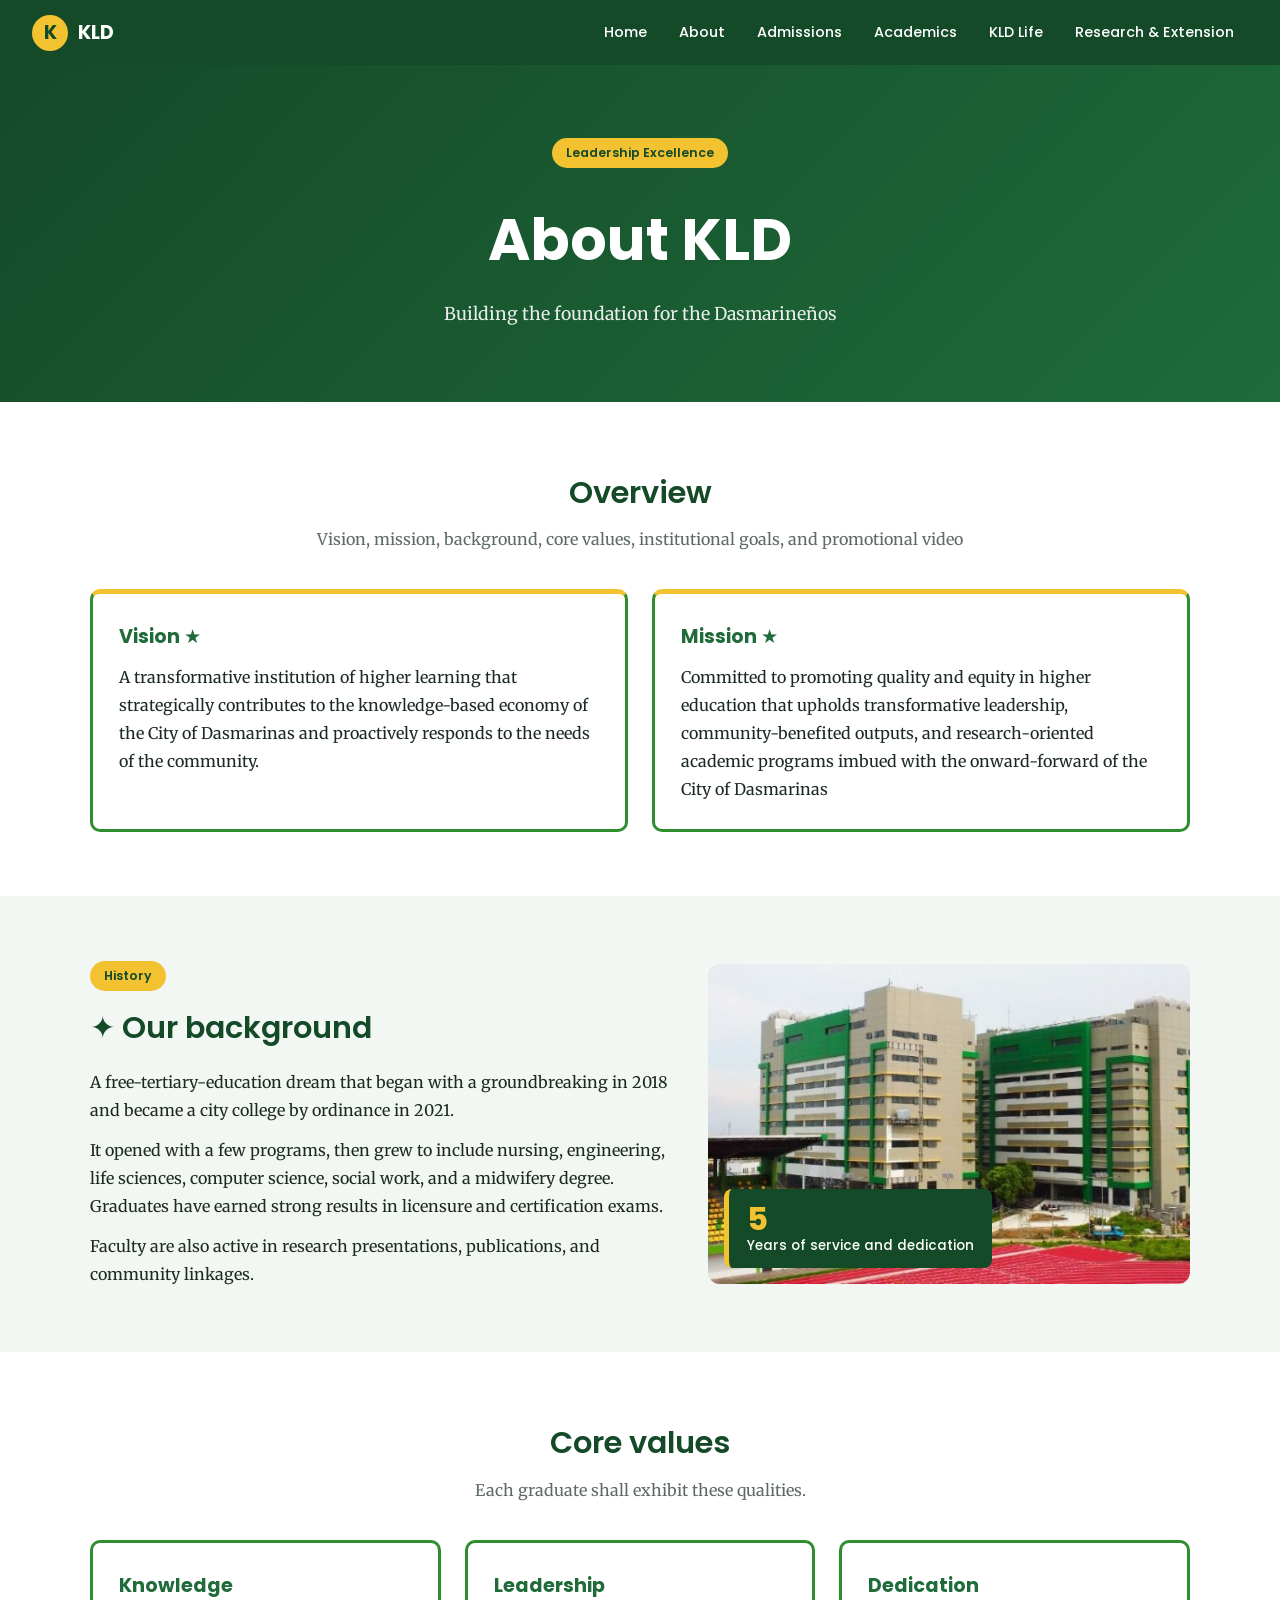
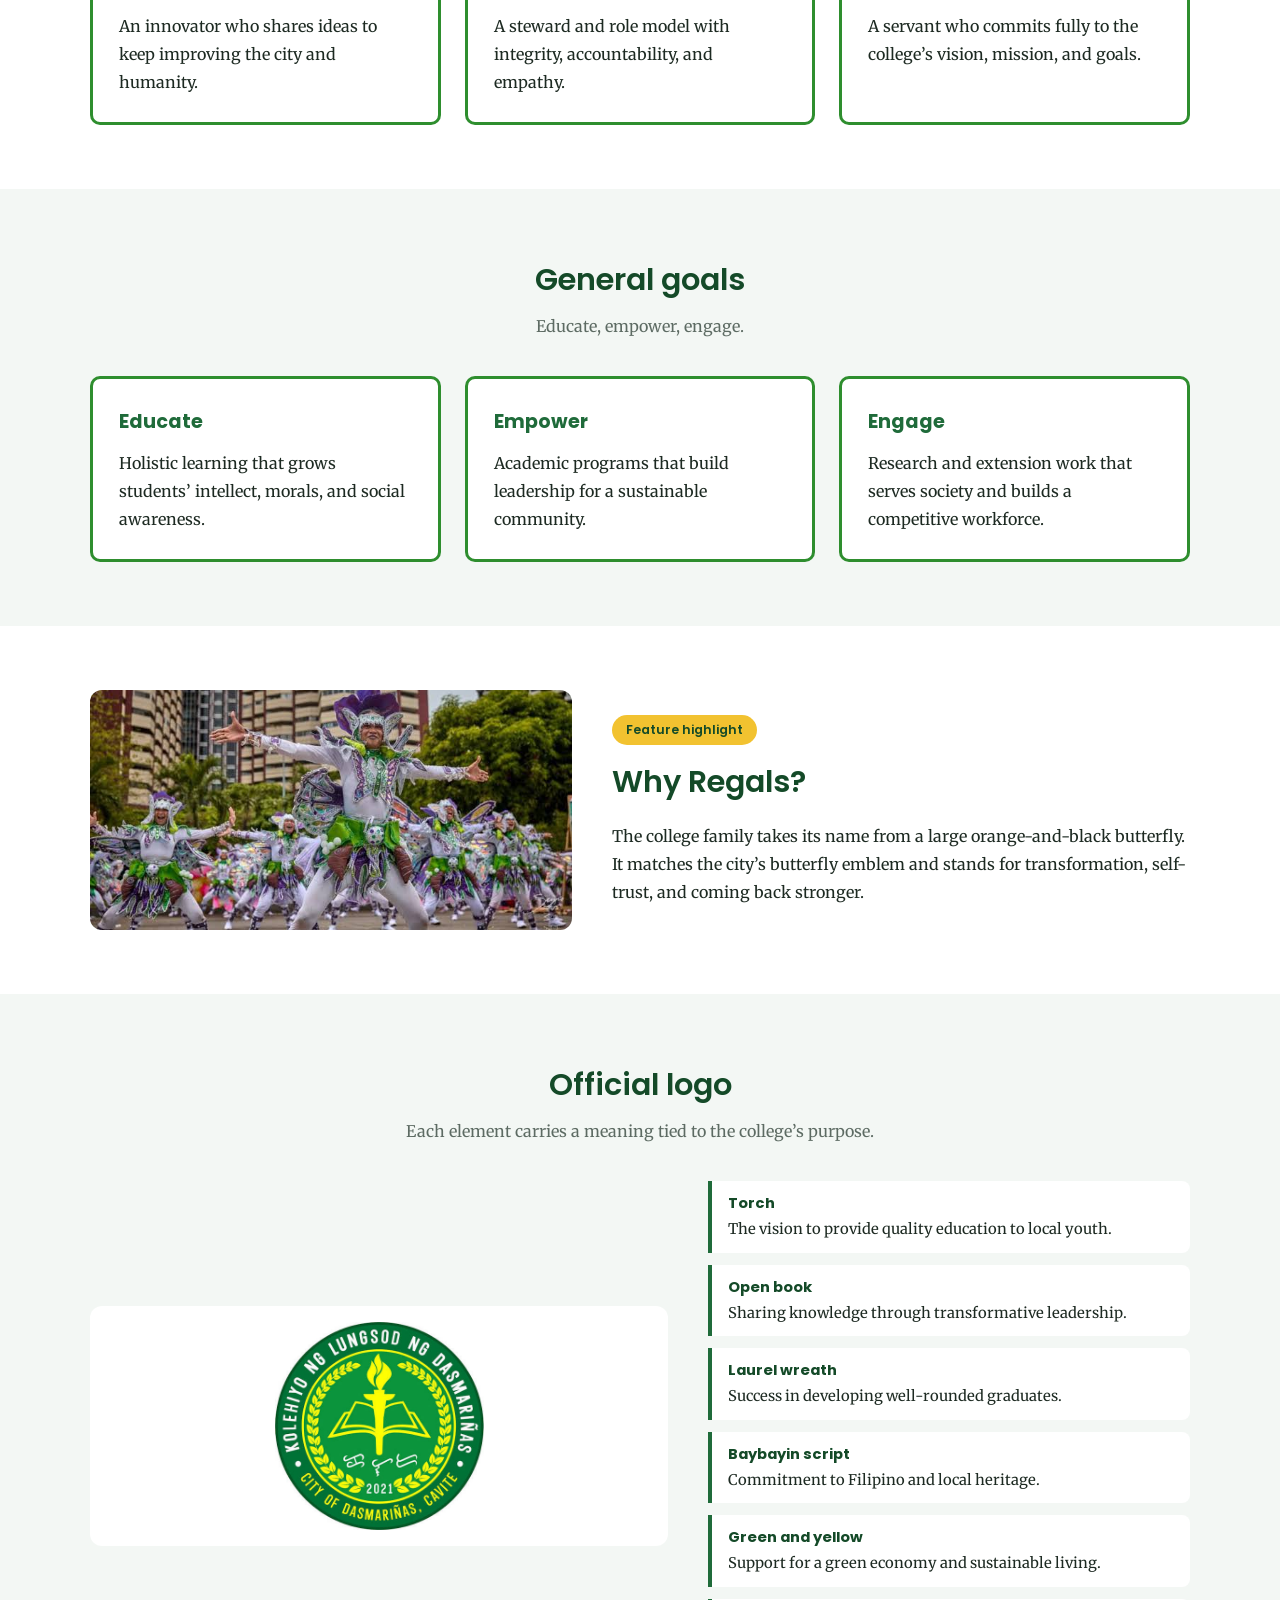
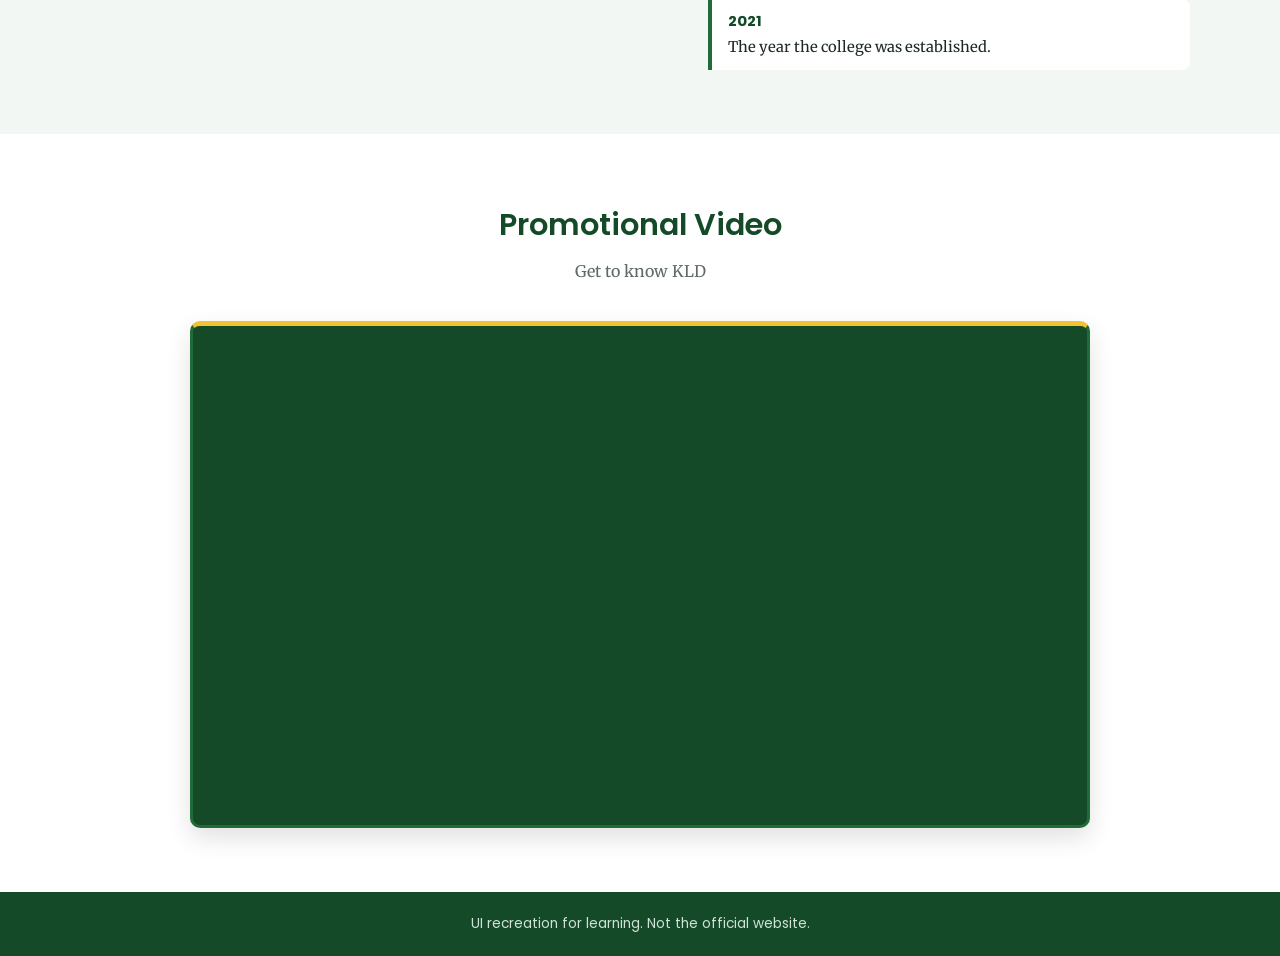
==== commit 583532a3: "fuck" ====
--- a/index.html
+++ b/index.html
@@ -70,7 +70,7 @@
     <section class="section" aria-labelledby="overview">
       <div class="section-head">
         <h2 id="overview">Overview</h2>
-        <p>Vision, mission, background, core values, institutional goals, and hymn</p>
+        <p>Vision, mission, background, core values, institutional goals, and promotional video</p>
       </div>
       <div class="two-col">
         <article class="card accent">
@@ -127,7 +127,7 @@
     <section class="section" aria-labelledby="regals">
       <div class="split reverse">
         <figure class="photo small">
-          <img src="images/butterfly.png" alt="Orange and black butterfly, the Regals emblem">
+          <img src="images/butterfly.jpg" alt="Orange and black butterfly, the Regals emblem">
         </figure>
         <div>
           <p class="badge">Feature highlight</p>
@@ -144,7 +144,7 @@
       </div>
       <div class="split">
         <figure class="photo small logo-fit">
-          <img src="images/logo.png" alt="Official KLD logo">
+          <img src="images/logo.jpg" alt="Official KLD logo">
         </figure>
         <ul class="symbols">
           <li><strong>Torch</strong> The vision to provide quality education to local youth.</li>
--- a/index.css
+++ b/index.css
@@ -288,6 +288,10 @@
   object-fit: cover;
 }
 
+.photo.logo-fit {
+  background: #ffffff;
+}
+
 .photo.logo-fit img {
   object-fit: contain;
   padding: 16px;
